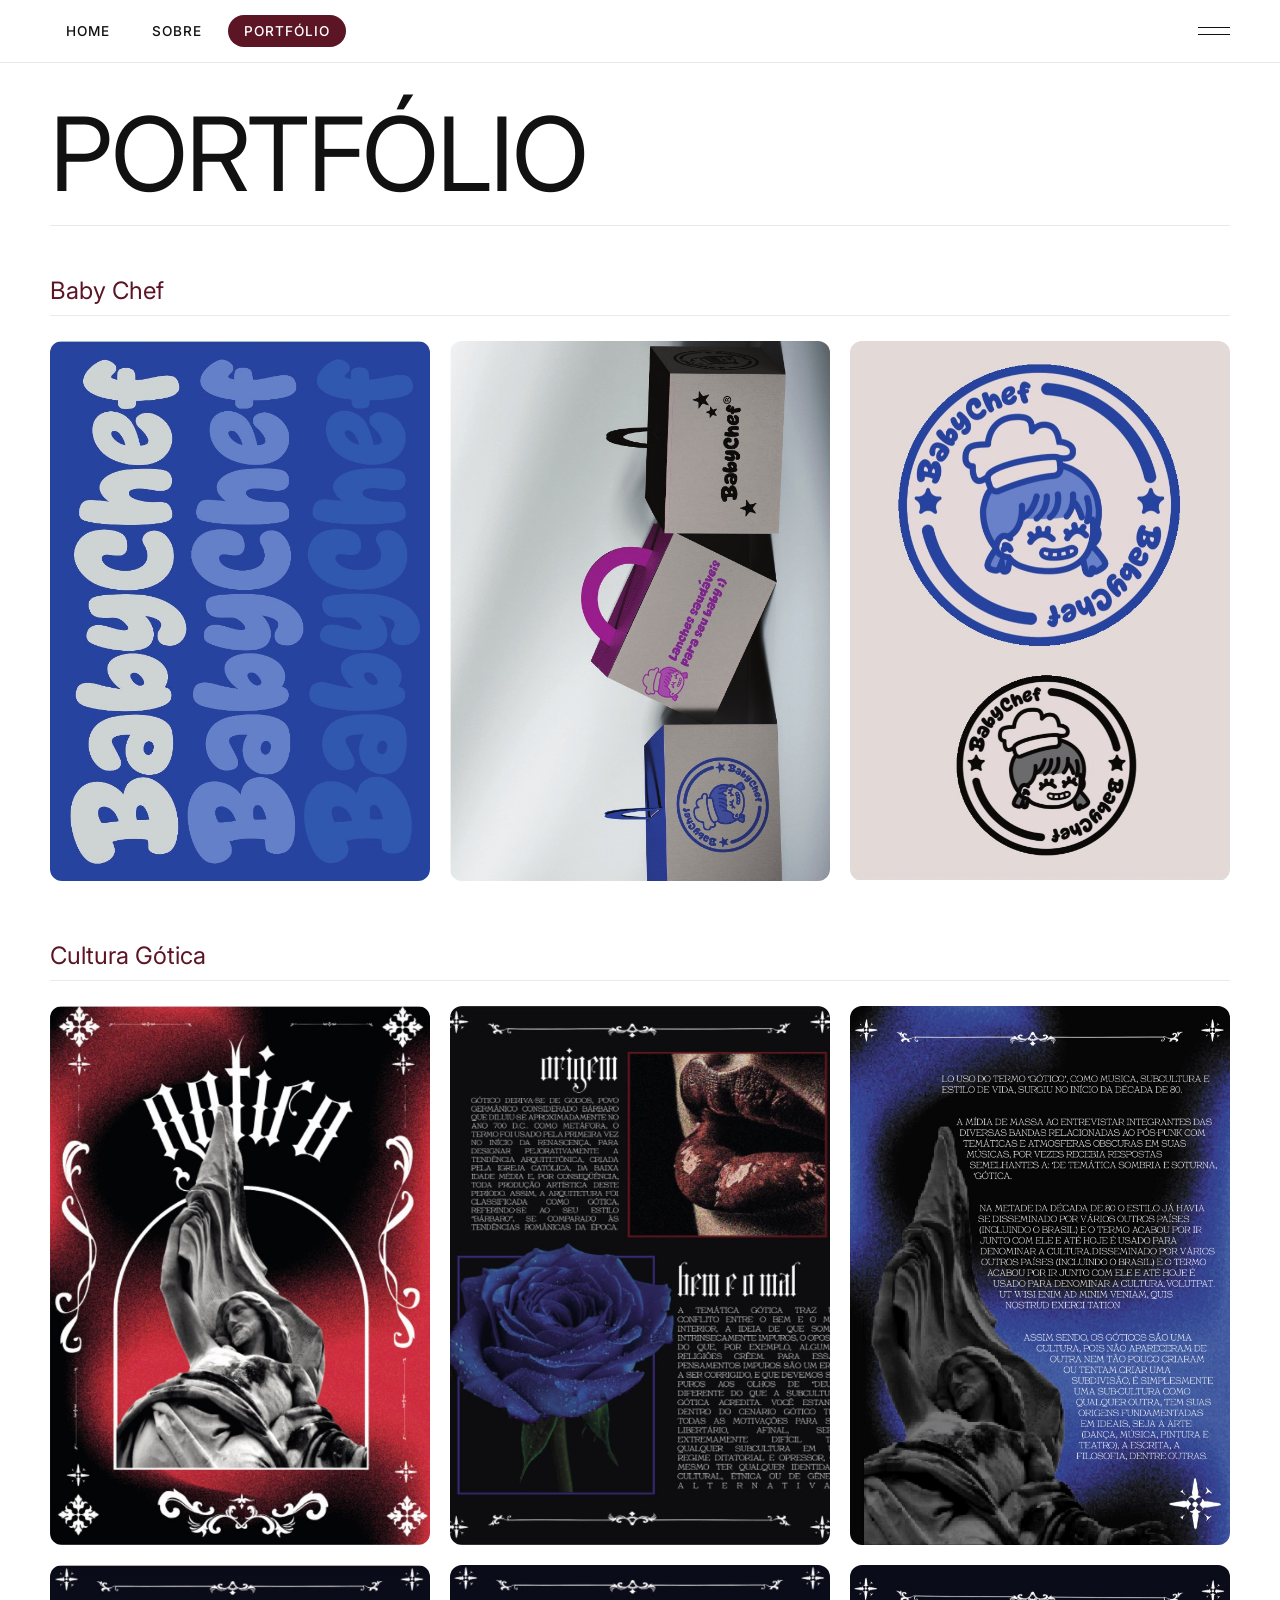
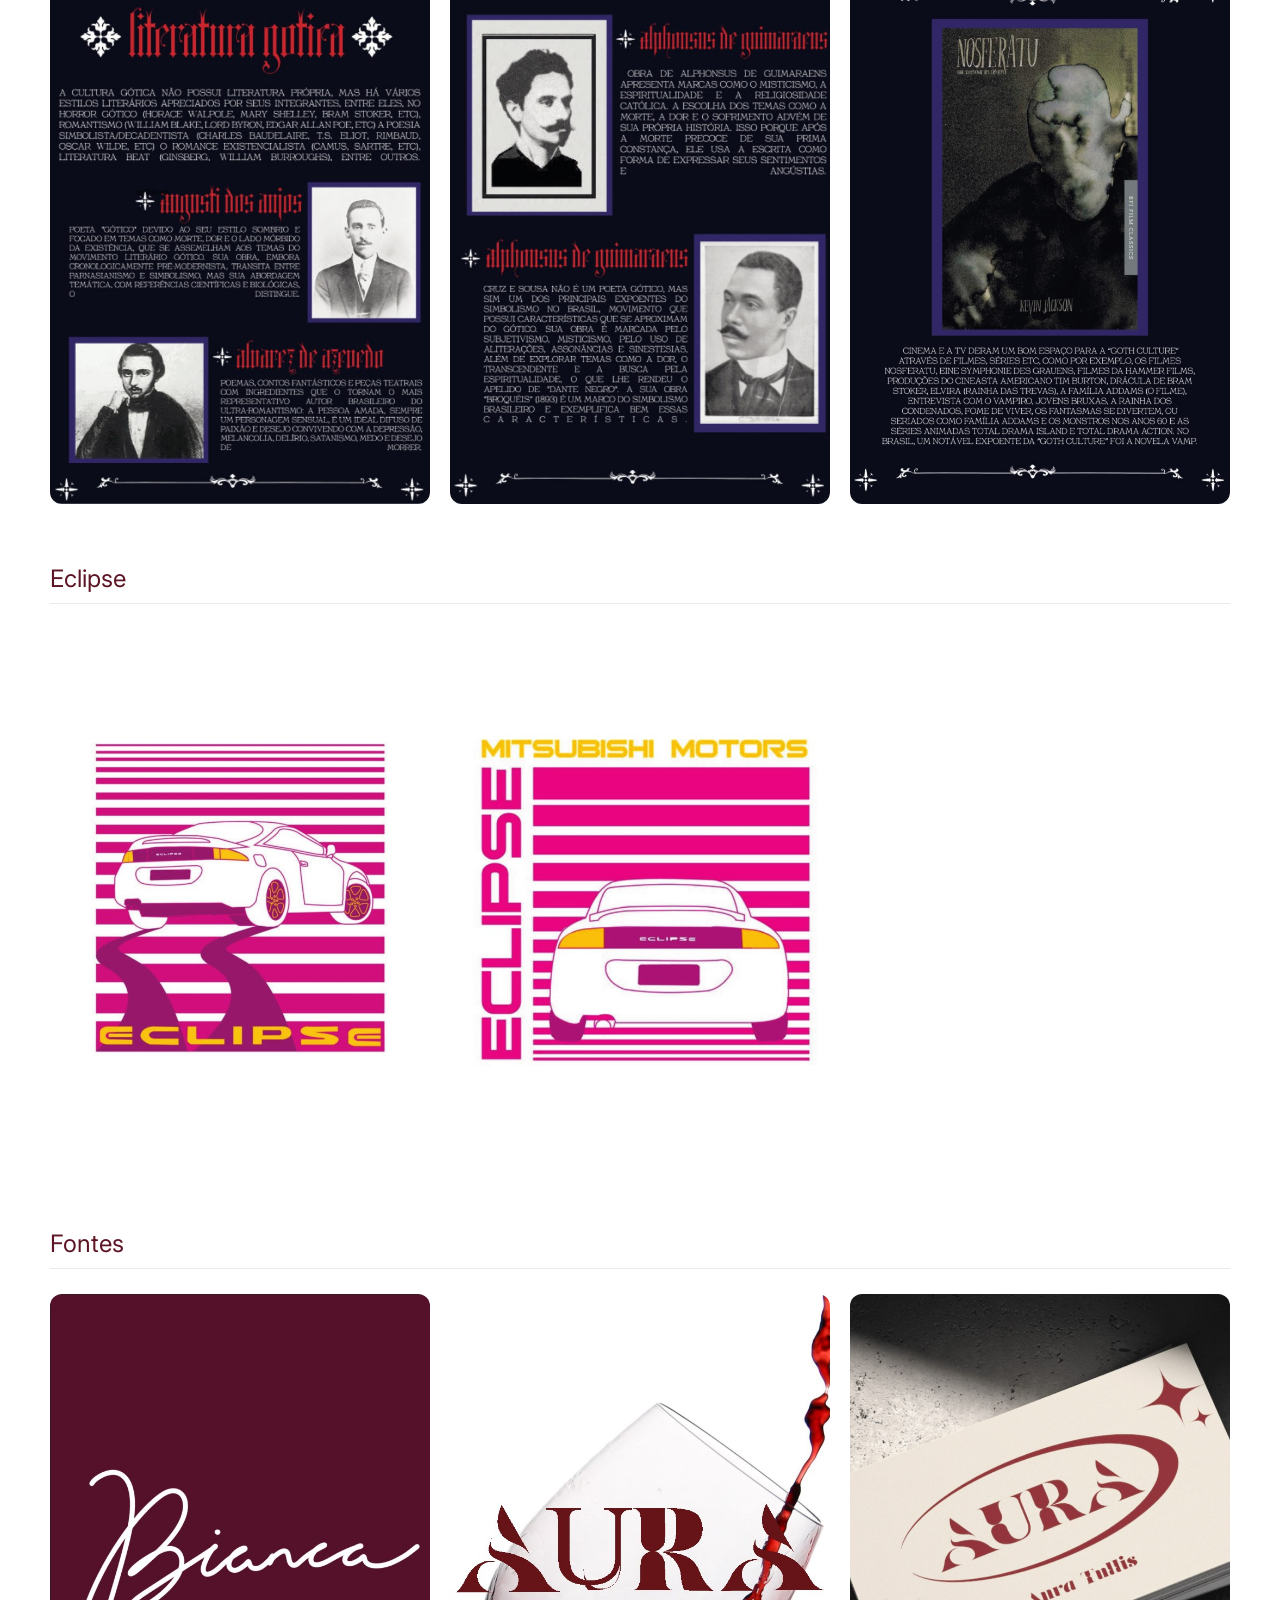
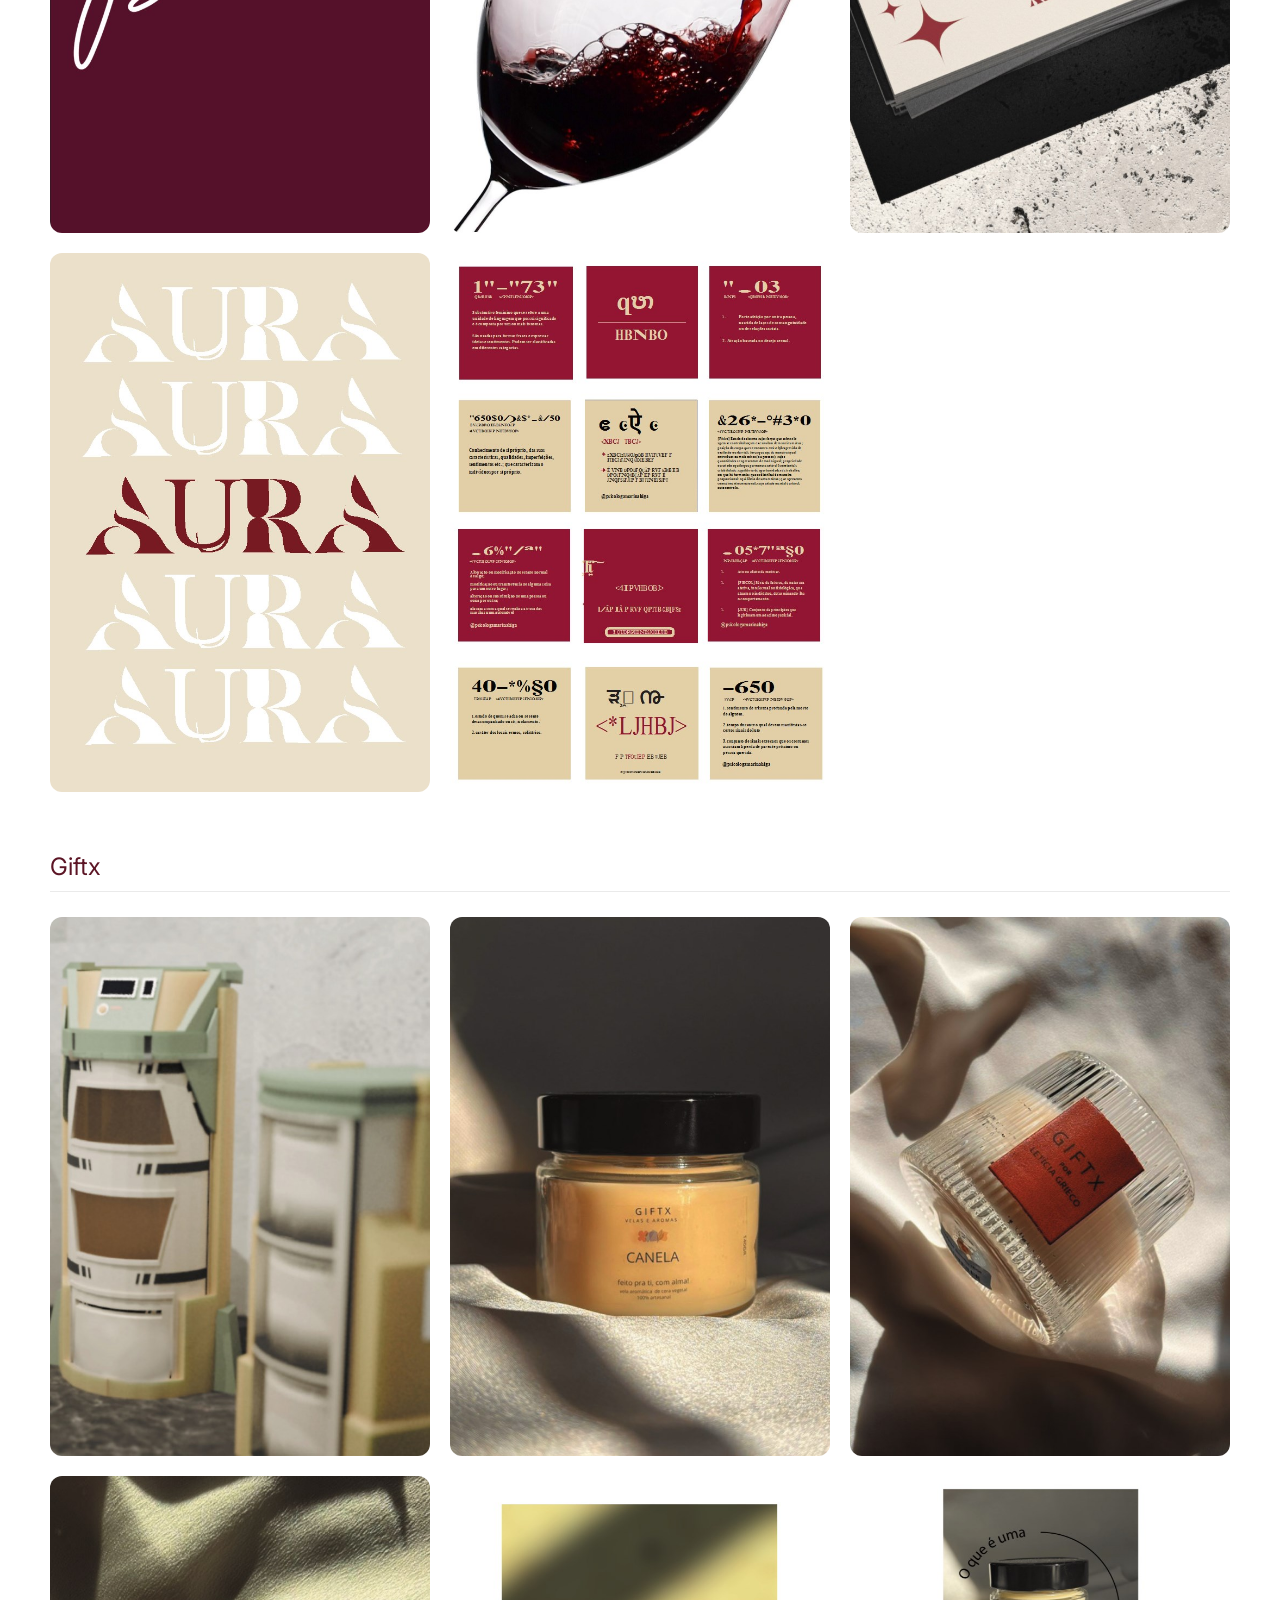
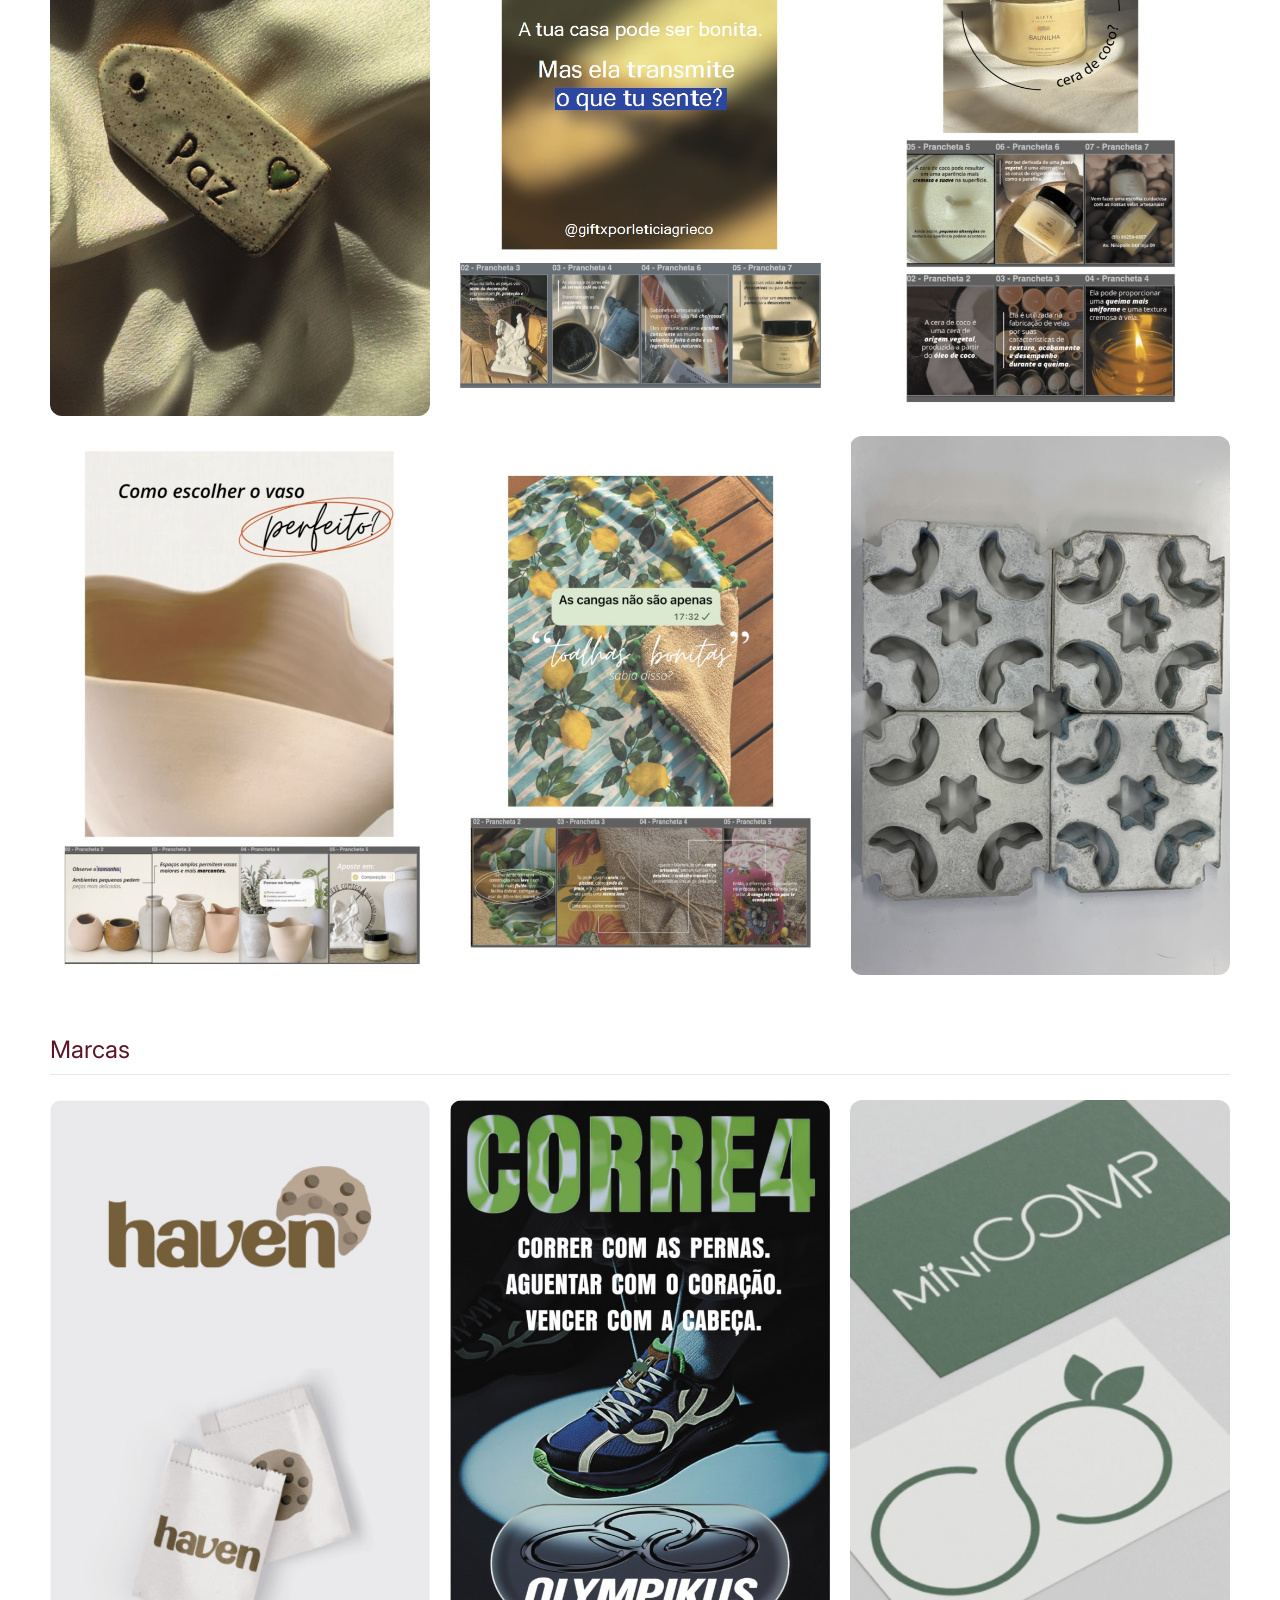
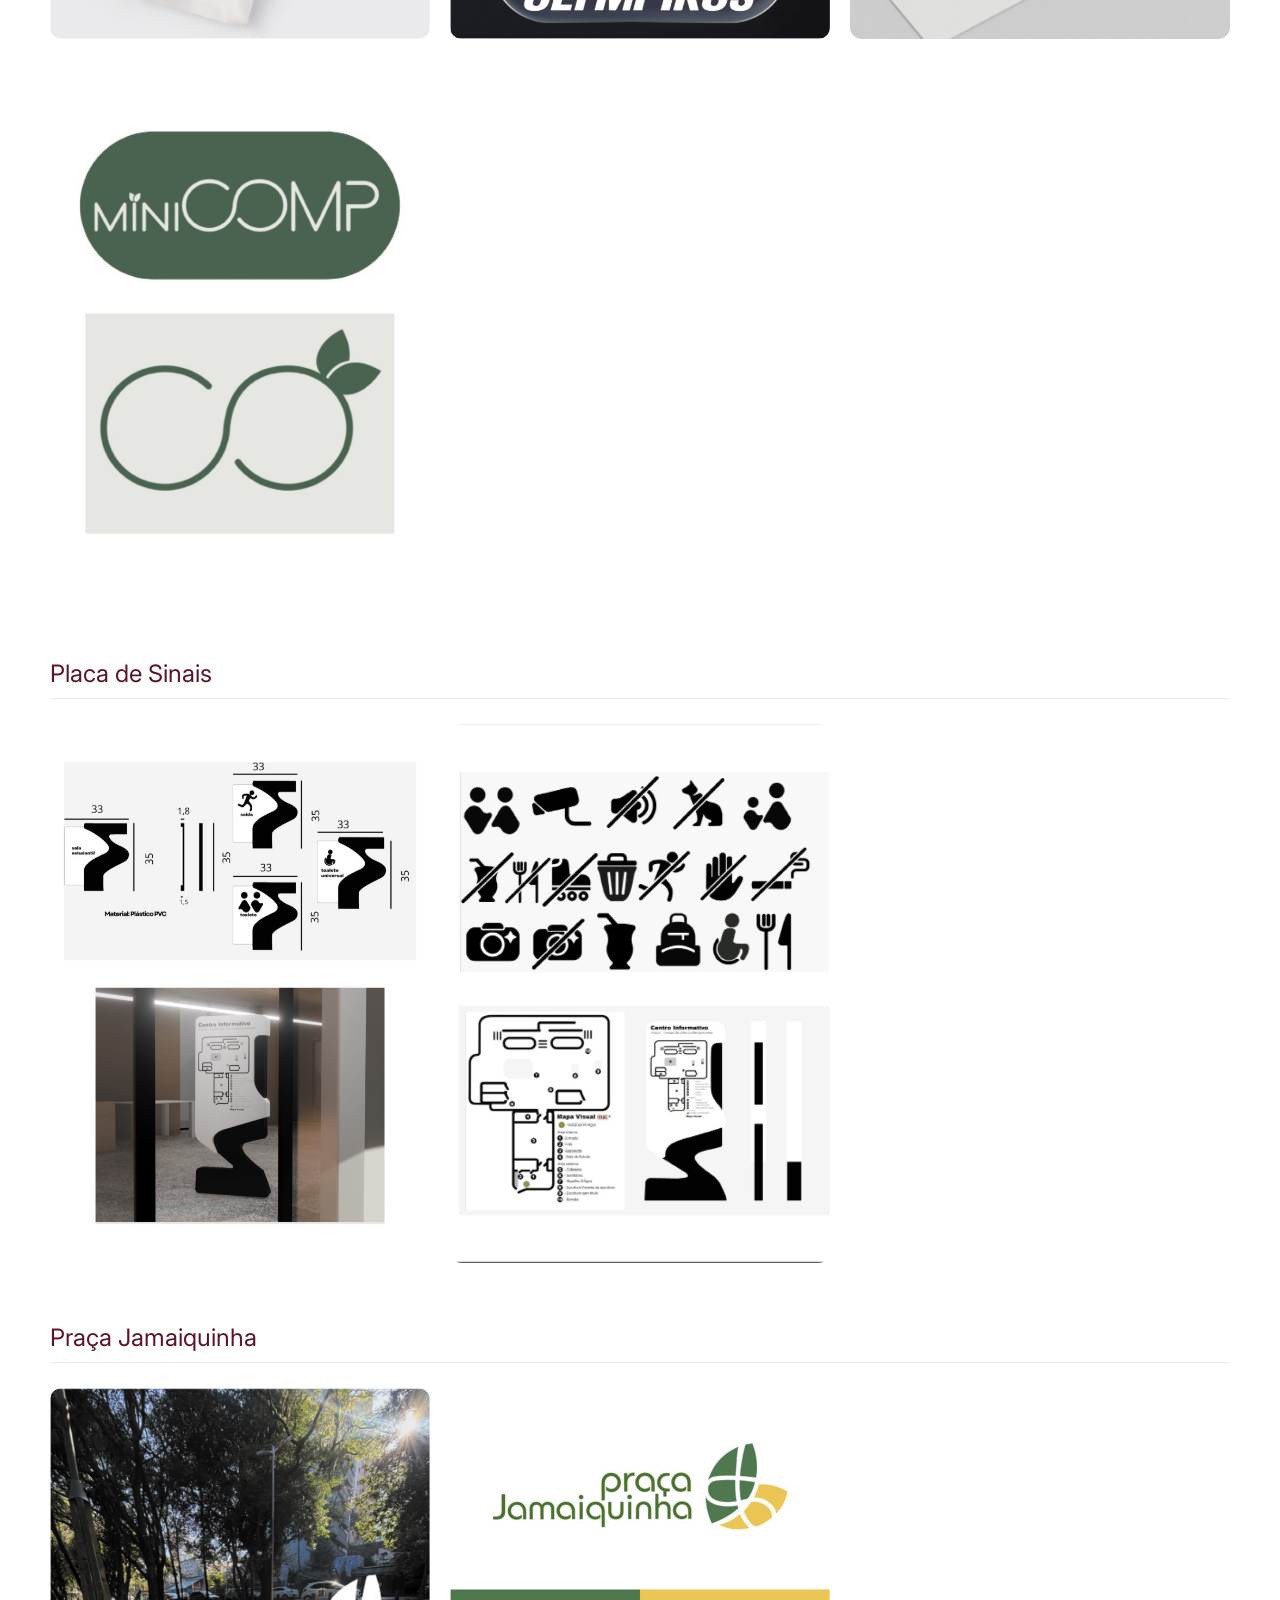
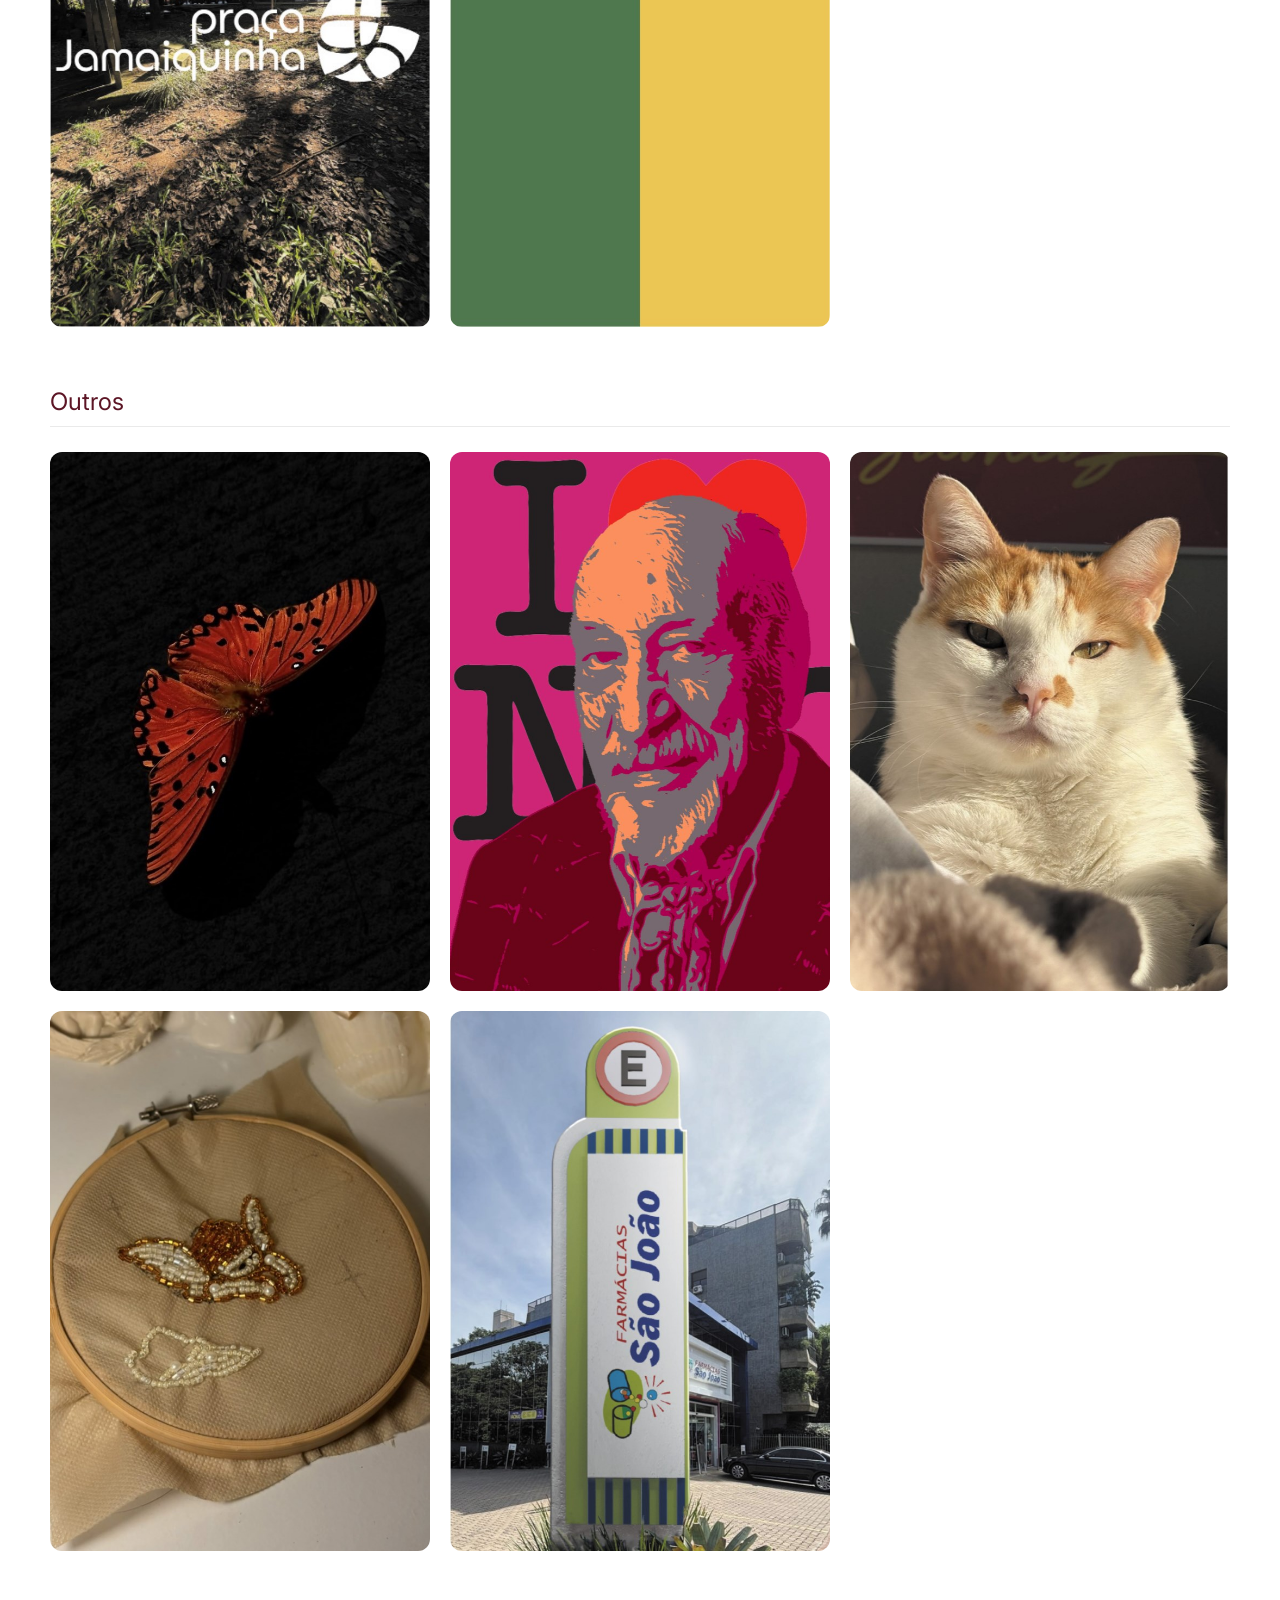
==== portfolio.html @ 11f85271 "Add files via upload" ====
<!DOCTYPE html>
<html lang="pt-BR">
<head>
    <meta charset="UTF-8">
    <meta name="viewport" content="width=device-width, initial-scale=1.0">
    <title>Portfólio - Bianca Sato</title>
    <link rel="preconnect" href="https://fonts.googleapis.com">
    <link rel="preconnect" href="https://fonts.gstatic.com" crossorigin>
    <link href="https://fonts.googleapis.com/css2?family=Alex+Brush&family=Inter:wght@400;500&family=Playfair+Display:ital,wght@0,400;1,400&display=swap" rel="stylesheet">
    <link rel="stylesheet" href="style.css">
</head>
<body>

    <header>
        <nav>
            <a href="index.html">HOME</a>
            <a href="sobre.html">SOBRE</a>
            <a href="portfolio.html" class="ativo">PORTFÓLIO</a>
        </nav>
        <button class="menu-btn" aria-label="Menu">
            <span></span>
            <span></span>
        </button>
    </header>

    <div class="site-wrapper">
        <section class="hero-title border-bottom">
            <h1>PORTFÓLIO</h1>
        </section>

        <section class="categoria-projeto">
            <h2 class="titulo-categoria">Baby Chef</h2>
            <div class="portfolio-grid">
                <div class="projeto-card"><img class="abrir-lightbox" src="Fotos portfolio/baby chefe/Portfolio bs out 26-7.jpg" alt="Baby Chef"></div>
                <div class="projeto-card"><img class="abrir-lightbox" src="Fotos portfolio/baby chefe/Portfolio bs out 26-8.jpg" alt="Baby Chef"></div>
                <div class="projeto-card"><img class="abrir-lightbox" src="Fotos portfolio/baby chefe/Portfolio bs out 26-9.jpg" alt="Baby Chef"></div>
            </div>
        </section>

        <section class="categoria-projeto">
            <h2 class="titulo-categoria">Cultura Gótica</h2>
            <div class="portfolio-grid">
                <div class="projeto-card"><img class="abrir-lightbox" src="Fotos portfolio/cultura gotica/Portfolio bs out 26-14.jpg" alt="Cultura Gótica"></div>
                <div class="projeto-card"><img class="abrir-lightbox" src="Fotos portfolio/cultura gotica/Portfolio bs out 26-15.jpg" alt="Cultura Gótica"></div>
                <div class="projeto-card"><img class="abrir-lightbox" src="Fotos portfolio/cultura gotica/Portfolio bs out 26-16.jpg" alt="Cultura Gótica"></div>
                <div class="projeto-card"><img class="abrir-lightbox" src="Fotos portfolio/cultura gotica/Portfolio bs out 26-17.jpg" alt="Cultura Gótica"></div>
                <div class="projeto-card"><img class="abrir-lightbox" src="Fotos portfolio/cultura gotica/Portfolio bs out 26-18.jpg" alt="Cultura Gótica"></div>
                <div class="projeto-card"><img class="abrir-lightbox" src="Fotos portfolio/cultura gotica/Portfolio bs out 26-19.jpg" alt="Cultura Gótica"></div>
            </div>
        </section>

        <section class="categoria-projeto">
            <h2 class="titulo-categoria">Eclipse</h2>
            <div class="portfolio-grid">
                <div class="projeto-card"><img class="abrir-lightbox" src="Fotos portfolio/eclipse/Portfolio bs out 26-10.jpg" alt="Eclipse"></div>
                <div class="projeto-card"><img class="abrir-lightbox" src="Fotos portfolio/eclipse/Portfolio bs out 26-11.jpg" alt="Eclipse"></div>
            </div>
        </section>

        <section class="categoria-projeto">
            <h2 class="titulo-categoria">Fontes</h2>
            <div class="portfolio-grid">
                <div class="projeto-card"><img class="abrir-lightbox" src="Fotos portfolio/fontes/Portfolio bs out 26-1.jpg" alt="Fontes"></div>
                <div class="projeto-card"><img class="abrir-lightbox" src="Fotos portfolio/fontes/Portfolio bs out 26-2.jpg" alt="Fontes"></div>
                <div class="projeto-card"><img class="abrir-lightbox" src="Fotos portfolio/fontes/Portfolio bs out 26-3.jpg" alt="Fontes"></div>
                <div class="projeto-card"><img class="abrir-lightbox" src="Fotos portfolio/fontes/Portfolio bs out 26-4.jpg" alt="Fontes"></div>
                <div class="projeto-card"><img class="abrir-lightbox" src="Fotos portfolio/fontes/Portfolio bs out 26-12.jpg" alt="Fontes"></div>
            </div>
        </section>

        <section class="categoria-projeto">
            <h2 class="titulo-categoria">Giftx</h2>
            <div class="portfolio-grid">
                <div class="projeto-card"><img class="abrir-lightbox" src="Fotos portfolio/giftx/Portfolio bs out 26-23.jpg" alt="Giftx"></div>
                <div class="projeto-card"><img class="abrir-lightbox" src="Fotos portfolio/giftx/Portfolio bs out 26-28.jpg" alt="Giftx"></div>
                <div class="projeto-card"><img class="abrir-lightbox" src="Fotos portfolio/giftx/Portfolio bs out 26-29.jpg" alt="Giftx"></div>
                <div class="projeto-card"><img class="abrir-lightbox" src="Fotos portfolio/giftx/Portfolio bs out 26-30.jpg" alt="Giftx"></div>
                <div class="projeto-card"><img class="abrir-lightbox" src="Fotos portfolio/giftx/Portfolio bs out 26-32.jpg" alt="Giftx"></div>
                <div class="projeto-card"><img class="abrir-lightbox" src="Fotos portfolio/giftx/Portfolio bs out 26-33.jpg" alt="Giftx"></div>
                <div class="projeto-card"><img class="abrir-lightbox" src="Fotos portfolio/giftx/Portfolio bs out 26-34.jpg" alt="Giftx"></div>
                <div class="projeto-card"><img class="abrir-lightbox" src="Fotos portfolio/giftx/Portfolio bs out 26-35.jpg" alt="Giftx"></div>
                <div class="projeto-card"><img class="abrir-lightbox" src="Fotos portfolio/giftx/Portfolio bs out 26-36.jpg" alt="Giftx"></div>
            </div>
        </section>

        <section class="categoria-projeto">
            <h2 class="titulo-categoria">Marcas</h2>
            <div class="portfolio-grid">
                <div class="projeto-card"><img class="abrir-lightbox" src="Fotos portfolio/Marcas/Portfolio bs out 26-20.jpg" alt="Marcas"></div>
                <div class="projeto-card"><img class="abrir-lightbox" src="Fotos portfolio/Marcas/Portfolio bs out 26-21.jpg" alt="Marcas"></div>
                <div class="projeto-card"><img class="abrir-lightbox" src="Fotos portfolio/Marcas/Portfolio bs out 26-22.jpg" alt="Marcas"></div>
                <div class="projeto-card"><img class="abrir-lightbox" src="Fotos portfolio/Marcas/Portfolio bs out 26-24.jpg" alt="Marcas"></div>
            </div>
        </section>

        <section class="categoria-projeto">
            <h2 class="titulo-categoria">Placa de Sinais</h2>
            <div class="portfolio-grid">
                <div class="projeto-card"><img class="abrir-lightbox" src="Fotos portfolio/placa de sinais/Portfolio bs out 26-25.jpg" alt="Placa de Sinais"></div>
                <div class="projeto-card"><img class="abrir-lightbox" src="Fotos portfolio/placa de sinais/Portfolio bs out 26-26.jpg" alt="Placa de Sinais"></div>
            </div>
        </section>

        <section class="categoria-projeto">
            <h2 class="titulo-categoria">Praça Jamaiquinha</h2>
            <div class="portfolio-grid">
                <div class="projeto-card"><img class="abrir-lightbox" src="Fotos portfolio/praça jamaiquinha/Portfolio bs out 26-5.jpg" alt="Praça Jamaiquinha"></div>
                <div class="projeto-card"><img class="abrir-lightbox" src="Fotos portfolio/praça jamaiquinha/Portfolio bs out 26-6.jpg" alt="Praça Jamaiquinha"></div>
            </div>
        </section>

        <section class="categoria-projeto">
            <h2 class="titulo-categoria">Outros</h2>
            <div class="portfolio-grid">
                <div class="projeto-card"><img class="abrir-lightbox" src="Fotos portfolio/outros/Portfolio bs out 26-13.jpg" alt="Outros"></div>
                <div class="projeto-card"><img class="abrir-lightbox" src="Fotos portfolio/outros/Portfolio bs out 26-27.jpg" alt="Outros"></div>
                <div class="projeto-card"><img class="abrir-lightbox" src="Fotos portfolio/outros/Portfolio bs out 26-31.jpg" alt="Outros"></div>
                <div class="projeto-card"><img class="abrir-lightbox" src="Fotos portfolio/outros/Portfolio bs out 26-37.jpg" alt="Outros"></div>
                <div class="projeto-card"><img class="abrir-lightbox" src="Fotos portfolio/outros/Portfolio bs out 26-38.jpg" alt="Outros"></div>
            </div>
        </section>
    </div>

    <div id="lightbox" class="lightbox">
        <span class="fechar-lightbox">&times;</span>
        <img class="lightbox-img" id="img-lightbox" src="" alt="Imagem expandida">
    </div>

    <script src="script.js"></script>
</body>
</html>
---- style.css ----
/* Variáveis de Cores (Tudo na família do Vinho) */
:root {
    --cor-vinho-fonte: #5c1525;
    --cor-vinho-fundo: #7a1f33;
    --cor-vinho-hover: #8d2f45;
    --cor-texto-principal: #111;
    --cor-texto-secundario: #666;
    --cor-borda: #eaeaea;
    
    --texto-claro: #fdfafb;
    --texto-detalhe: #e8c3cb;
}

/* Reset básico */
* { margin: 0; padding: 0; box-sizing: border-box; }

body {
    background-color: #ffffff;
    font-family: 'Inter', sans-serif;
    color: var(--cor-texto-principal);
}

/* =========================================
   MENU FIXO
   ========================================= */
header {
    position: sticky; top: 0; z-index: 1000;
    display: flex; justify-content: space-between; align-items: center;
    padding: 15px 50px;
    background-color: rgba(255, 255, 255, 0.95);
    backdrop-filter: blur(10px);
    border-bottom: 1px solid var(--cor-borda);
}

nav { display: flex; gap: 10px; }

nav a {
    text-decoration: none; color: var(--cor-texto-principal); font-size: 0.85rem;
    letter-spacing: 1px; font-weight: 500; text-transform: uppercase;
    padding: 8px 16px; border-radius: 20px; transition: all 0.3s ease;
}

nav a:hover { background-color: #f5ebeb; color: var(--cor-vinho-fonte); }
nav a.ativo { background-color: var(--cor-vinho-fonte); color: #ffffff; }

.menu-btn { background: none; border: none; cursor: pointer; display: flex; flex-direction: column; gap: 6px; }
.menu-btn span { display: block; width: 32px; height: 1px; background-color: var(--cor-texto-principal); }

/* =========================================
   ESTRUTURA GERAL
   ========================================= */
.site-wrapper {
    width: 100%; max-width: 1600px; margin: 0 auto;
    padding: 40px 50px;
    display: flex; flex-direction: column;
}

/* =========================================
   NOVA PÁGINA INICIAL (HOME)
   ========================================= */
.hero-section {
    display: grid;
    grid-template-columns: 1fr 1fr;
    gap: 40px;
    align-items: center;
    margin-bottom: 60px;
    min-height: 70vh;
}

.hero-texto h1.nome-cursivo {
    font-family: 'Alex Brush', cursive;
    color: var(--cor-vinho-fonte);
    font-size: clamp(5rem, 12vw, 9rem);
    line-height: 1;
    margin-bottom: 20px;
}

.hero-texto .subtitulo {
    font-size: 1rem; font-weight: 500; letter-spacing: 3px; text-transform: uppercase;
    margin-bottom: 15px; color: var(--cor-texto-principal);
}

.hero-texto p {
    font-size: 1.1rem; color: var(--cor-texto-secundario); margin-bottom: 30px;
}

.botao-outline {
    display: inline-flex; align-items: center;
    padding: 12px 24px; border: 1px solid var(--cor-vinho-fonte); border-radius: 30px;
    text-decoration: none; color: var(--cor-vinho-fonte);
    font-size: 0.85rem; font-weight: 500; letter-spacing: 1px; text-transform: uppercase;
    transition: all 0.3s ease;
}

.botao-outline:hover { background-color: var(--cor-vinho-fonte); color: #fff; }

/* Collage de Imagens */
.hero-collage {
    position: relative;
    height: 550px;
    background-color: var(--cor-vinho-fundo);
    border-radius: 24px;
    box-shadow: 0 15px 40px rgba(92, 21, 37, 0.2);
}

.collage-texto {
    position: absolute; top: 30px; left: 30px;
    font-family: 'Alex Brush', cursive; color: var(--texto-detalhe);
    font-size: 2.2rem; line-height: 1; transform: rotate(-10deg); z-index: 2;
}

.collage-foto-principal {
    position: absolute; top: 50%; left: 35%;
    transform: translate(-50%, -50%);
    width: 250px; height: 350px;
    border-radius: 16px; overflow: hidden;
    box-shadow: 0 10px 30px rgba(0,0,0,0.3); z-index: 3;
    border: 2px solid rgba(255,255,255,0.1);
}
.collage-foto-principal img { width: 100%; height: 100%; object-fit: cover; }

.collage-foto-gato {
    position: absolute; top: 40px; right: 30px;
    width: 130px; height: 160px;
    border-radius: 12px; overflow: hidden;
    box-shadow: 0 5px 15px rgba(0,0,0,0.3); z-index: 2;
    transform: rotate(5deg);
    border: 2px solid rgba(255,255,255,0.1);
}
.collage-foto-gato img { width: 100%; height: 100%; object-fit: cover; }

.collage-foto-borboleta {
    position: absolute; bottom: 40px; right: 30px;
    width: 200px; height: 260px;
    border-radius: 16px; overflow: hidden;
    box-shadow: 0 10px 30px rgba(0,0,0,0.4); z-index: 4;
    border: 2px solid rgba(255,255,255,0.1);
}
.collage-foto-borboleta img { width: 100%; height: 100%; object-fit: cover; }

.collage-selo {
    position: absolute; bottom: 20px; left: 20px;
    width: 70px; height: 70px; border-radius: 50%;
    border: 1px dashed var(--texto-detalhe);
    display: flex; align-items: center; justify-content: center;
    background-color: var(--cor-vinho-fundo); z-index: 5;
}
.collage-selo .estrela { font-size: 1.8rem; color: var(--texto-detalhe); }

/* --- SEÇÃO PROJETOS EM DESTAQUE --- */
.projetos-destaque {
    background-color: var(--cor-vinho-fundo);
    border-radius: 24px;
    padding: 40px;
}

.destaque-header {
    display: flex; justify-content: space-between; align-items: center; margin-bottom: 30px;
}

.destaque-header h2 {
    font-size: 1rem; font-weight: 500; letter-spacing: 2px; color: var(--texto-claro);
}

.setas-nav { display: flex; gap: 10px; }
.seta-btn {
    width: 40px; height: 40px; border-radius: 50%;
    border: 1px solid var(--cor-vinho-hover); background: transparent;
    cursor: pointer; color: var(--texto-claro); font-size: 1.2rem;
    transition: all 0.3s;
}
.seta-btn:hover { background: var(--cor-vinho-hover); border-color: var(--cor-vinho-hover); }

.destaque-grid {
    display: grid; grid-template-columns: repeat(3, 1fr); gap: 20px;
}

.card-destaque {
    text-decoration: none; color: inherit; display: flex; flex-direction: column;
    transition: transform 0.3s ease;
}
.card-destaque:hover { transform: translateY(-5px); }

.card-img {
    width: 100%; aspect-ratio: 4/3; border-radius: 12px; overflow: hidden;
    margin-bottom: 15px; background-color: var(--cor-vinho-hover);
}
.card-img img { width: 100%; height: 100%; object-fit: cover; }

.card-info {
    display: flex; justify-content: space-between; align-items: flex-end;
}
.card-info h3 { 
    font-family: 'Inter', sans-serif; 
    font-size: 1.1rem; 
    font-weight: 400; /* Mais fino aqui também */
    margin-bottom: 5px; 
    color: var(--texto-claro); 
}
.card-info span { font-size: 0.75rem; letter-spacing: 1px; color: var(--texto-detalhe); text-transform: uppercase;}
.card-seta { font-size: 1.2rem; color: var(--texto-claro); }

/* =========================================
   TÍTULOS GIGANTES (SOBRE E PORTFÓLIO)
   ========================================= */
.hero-title { margin-bottom: 40px; }

.hero-title h1 { 
    font-family: 'Inter', sans-serif; 
    font-weight: 400; /* Removido o negrito (era 600) */
    font-size: clamp(3rem, 8vw, 7rem); /* Diminuído um pouco o tamanho */
    letter-spacing: -2px; 
    line-height: 1; 
    color: var(--cor-texto-principal); 
    white-space: nowrap; 
    user-select: none; 
    cursor: default; 
}

.hero-title.border-bottom { 
    border-bottom: 1px solid var(--cor-borda); 
    padding-bottom: 20px; 
    margin-bottom: 50px; 
}

/* =========================================
   ESTILOS DA PÁGINA SOBRE
   ========================================= */
.curriculo-grid { display: grid; grid-template-columns: 1fr 2.5fr; gap: 50px; flex: 1; margin-top: 20px;}
.coluna-esquerda { display: flex; flex-direction: column; gap: 30px; }
.foto-perfil { width: 100%; aspect-ratio: 3/4; border-radius: 16px; overflow: hidden; background-color: #f5ebeb; }
.foto-perfil img { width: 100%; height: 100%; object-fit: cover; object-position: center top; }
.bloco-info h3, .bloco-texto h3 { font-size: 0.9rem; text-transform: uppercase; letter-spacing: 1px; color: var(--cor-vinho-fonte); margin-bottom: 15px; border-bottom: 1px solid var(--cor-borda); padding-bottom: 5px; }
.bloco-info ul { list-style: none; display: flex; flex-direction: column; gap: 10px; font-size: 0.95rem; }
.bloco-info ul a { color: var(--cor-texto-principal); text-decoration: none; transition: color 0.2s; }
.bloco-info ul a:hover { color: var(--cor-vinho-fonte); }
.tags { flex-direction: row !important; flex-wrap: wrap; gap: 8px !important; }
.tags li { background-color: #f5ebeb; color: var(--cor-vinho-fonte); padding: 6px 12px; border-radius: 20px; font-size: 0.85rem; font-weight: 500;}
.coluna-direita { display: flex; flex-direction: column; gap: 40px; }
.bloco-texto p { font-size: 1.1rem; line-height: 1.6; color: var(--cor-texto-secundario); margin-bottom: 15px; text-align: justify; }
.item-experiencia, .item-educacao { margin-bottom: 20px; }
.item-experiencia h4, .item-educacao h4 { font-size: 1.1rem; font-weight: 500; margin-bottom: 5px; color: var(--cor-texto-principal); }
.periodo { font-size: 0.9rem; color: var(--cor-vinho-fonte); font-weight: 500; display: block; margin-bottom: 10px; }
.lista-certificados { list-style: none; display: grid; grid-template-columns: 1fr 1fr; gap: 10px; }
.lista-certificados li { font-size: 0.95rem; color: var(--cor-texto-secundario); padding-left: 15px; position: relative; }
.lista-certificados li::before { content: "•"; color: var(--cor-vinho-fonte); position: absolute; left: 0; font-weight: bold; }

/* =========================================
   ESTILOS DO PORTFÓLIO
   ========================================= */
.categoria-projeto { margin-bottom: 60px; }

.titulo-categoria { 
    font-family: 'Inter', sans-serif; 
    font-size: 1.5rem; /* Diminuído */
    font-weight: 400; /* Removido o negrito (era 600) */
    color: var(--cor-vinho-fonte); 
    margin-bottom: 25px; 
    border-bottom: 1px solid var(--cor-borda); 
    padding-bottom: 10px; 
}

.portfolio-grid { display: grid; grid-template-columns: repeat(auto-fill, minmax(300px, 1fr)); gap: 20px; align-items: start; }
.projeto-card { border-radius: 12px; overflow: hidden; background-color: #f5ebeb; display: flex; cursor: zoom-in; }
.projeto-card img { width: 100%; height: auto; display: block; object-fit: cover; transition: transform 0.5s ease; }
.projeto-card:hover img { transform: scale(1.03); }

/* Lightbox */
.lightbox { display: none; position: fixed; z-index: 9999; left: 0; top: 0; width: 100%; height: 100%; background-color: rgba(0, 0, 0, 0.9); justify-content: center; align-items: center; cursor: zoom-out; }
.lightbox.ativo { display: flex; }
.lightbox-img { max-width: 90%; max-height: 90%; object-fit: contain; border-radius: 8px; box-shadow: 0 0 20px rgba(255, 255, 255, 0.1); animation: zoomIn 0.3s ease; }
.fechar-lightbox { position: absolute; top: 20px; right: 40px; color: #fff; font-size: 40px; font-weight: 300; cursor: pointer; transition: color 0.3s; }
.fechar-lightbox:hover { color: var(--cor-vinho-fonte); }
@keyframes zoomIn { from { transform: scale(0.8); opacity: 0; } to { transform: scale(1); opacity: 1; } }

/* =========================================
   RESPONSIVIDADE
   ========================================= */
@media (max-width: 1024px) {
    .hero-section { grid-template-columns: 1fr; min-height: auto; }
    .hero-collage { height: 500px; max-width: 600px; margin: 0 auto; width: 100%; }
    .destaque-grid { grid-template-columns: repeat(2, 1fr); }
}

@media (max-width: 900px) {
    header { padding: 15px 20px; }
    nav a { padding: 8px 10px; font-size: 0.75rem; }
    .site-wrapper { padding: 20px; }
    .curriculo-grid { grid-template-columns: 1fr; }
    .foto-perfil { max-width: 300px; margin: 0 auto; }
    .lista-certificados { grid-template-columns: 1fr; }
    .portfolio-grid { grid-template-columns: repeat(auto-fill, minmax(200px, 1fr)); }
    
    .destaque-grid { grid-template-columns: 1fr; }
    .hero-collage { height: 500px; }
    
    .collage-foto-principal { width: 180px; height: 250px; left: 40%; }
    .collage-foto-gato { width: 100px; height: 130px; right: 20px; top: 30px; }
    .collage-foto-borboleta { width: 160px; height: 220px; right: 20px; bottom: 30px; }
    .collage-texto { font-size: 1.5rem; left: 10px; top: 10px; }
    
    .hero-title h1 { font-size: 3rem; white-space: nowrap; }
}
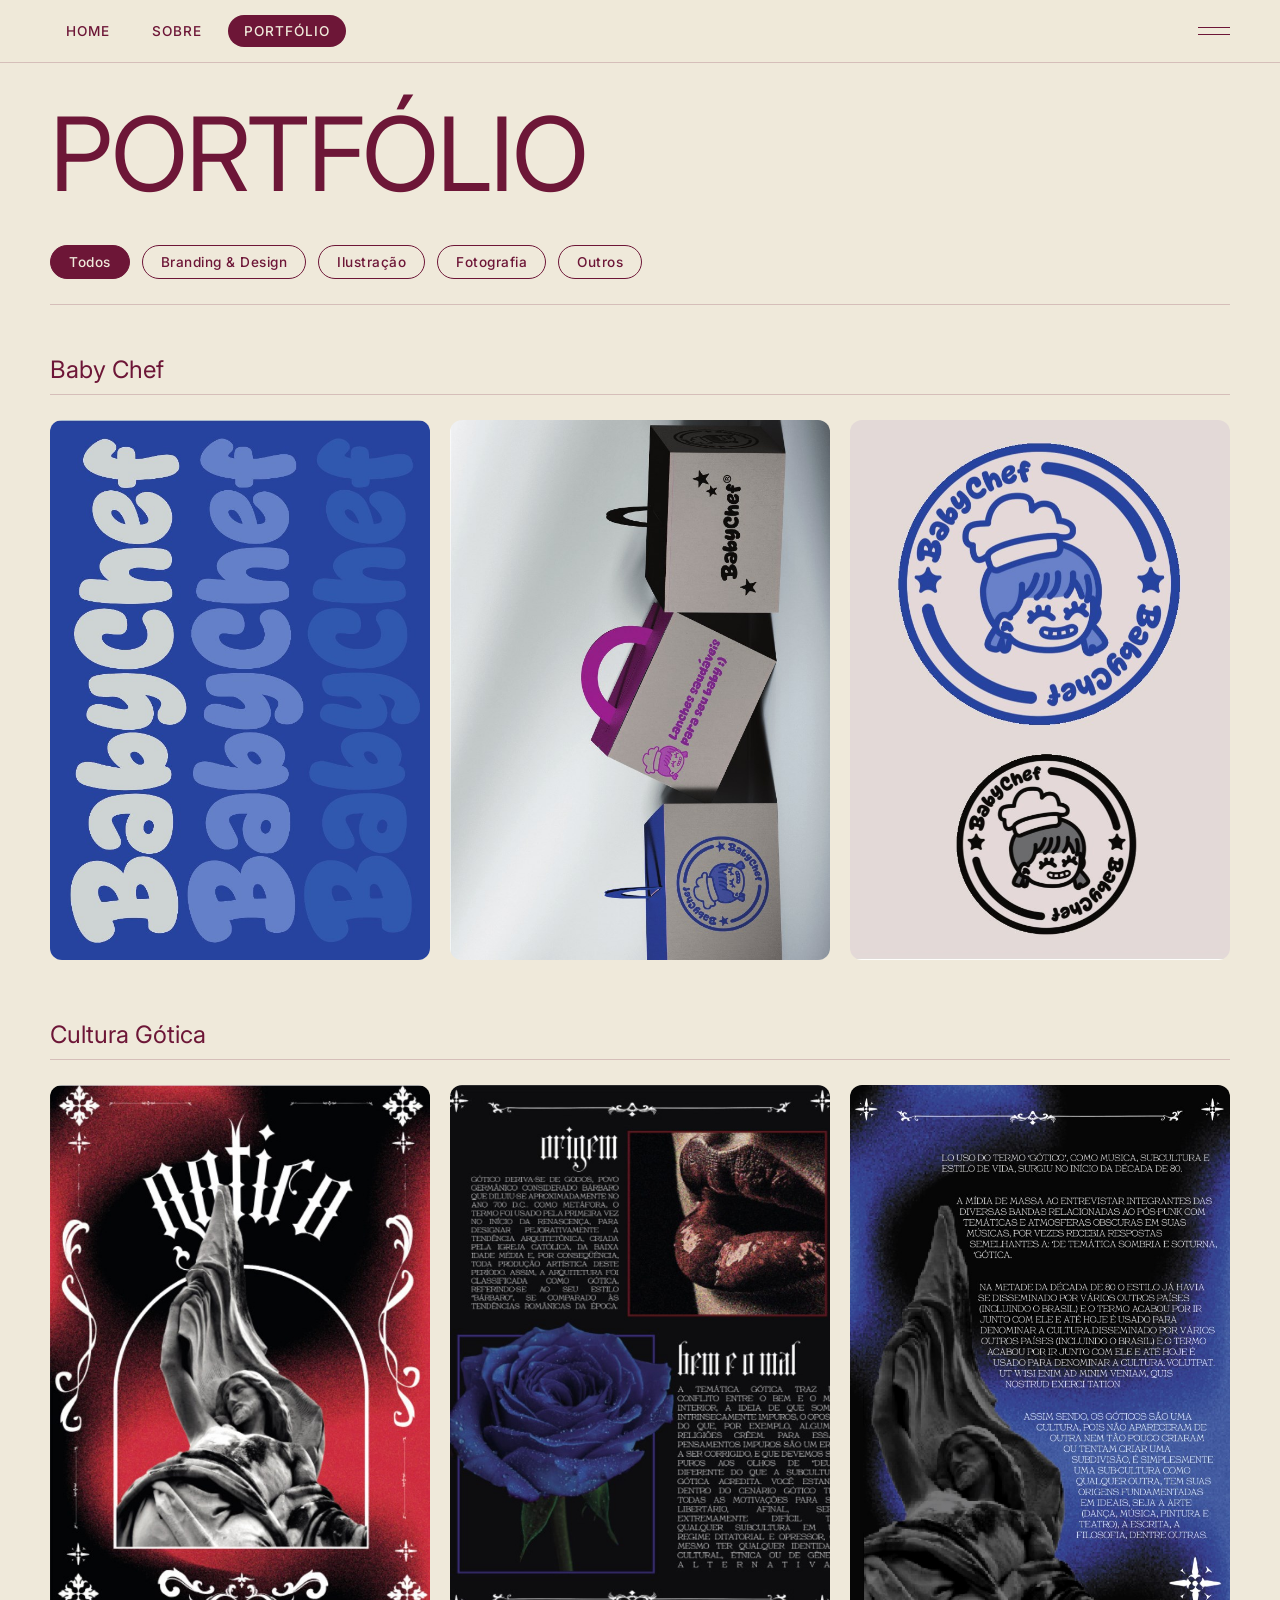
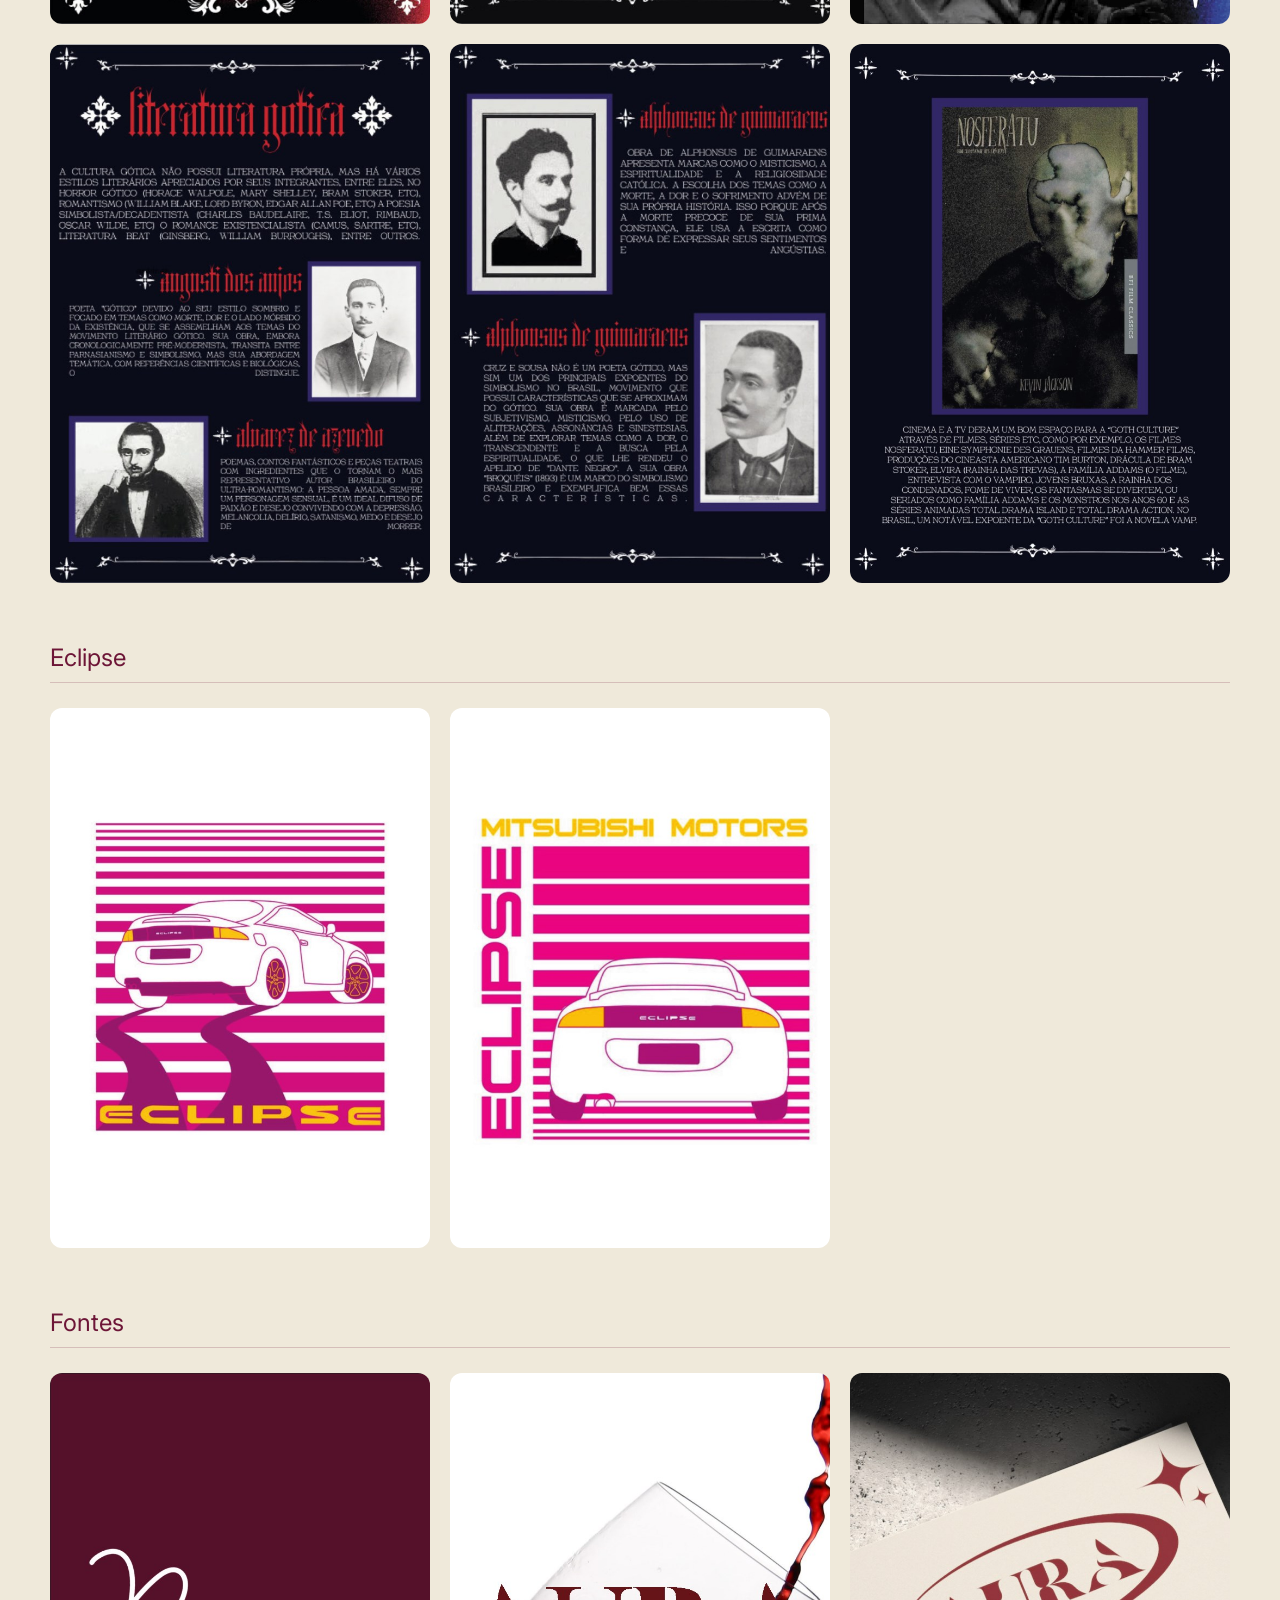
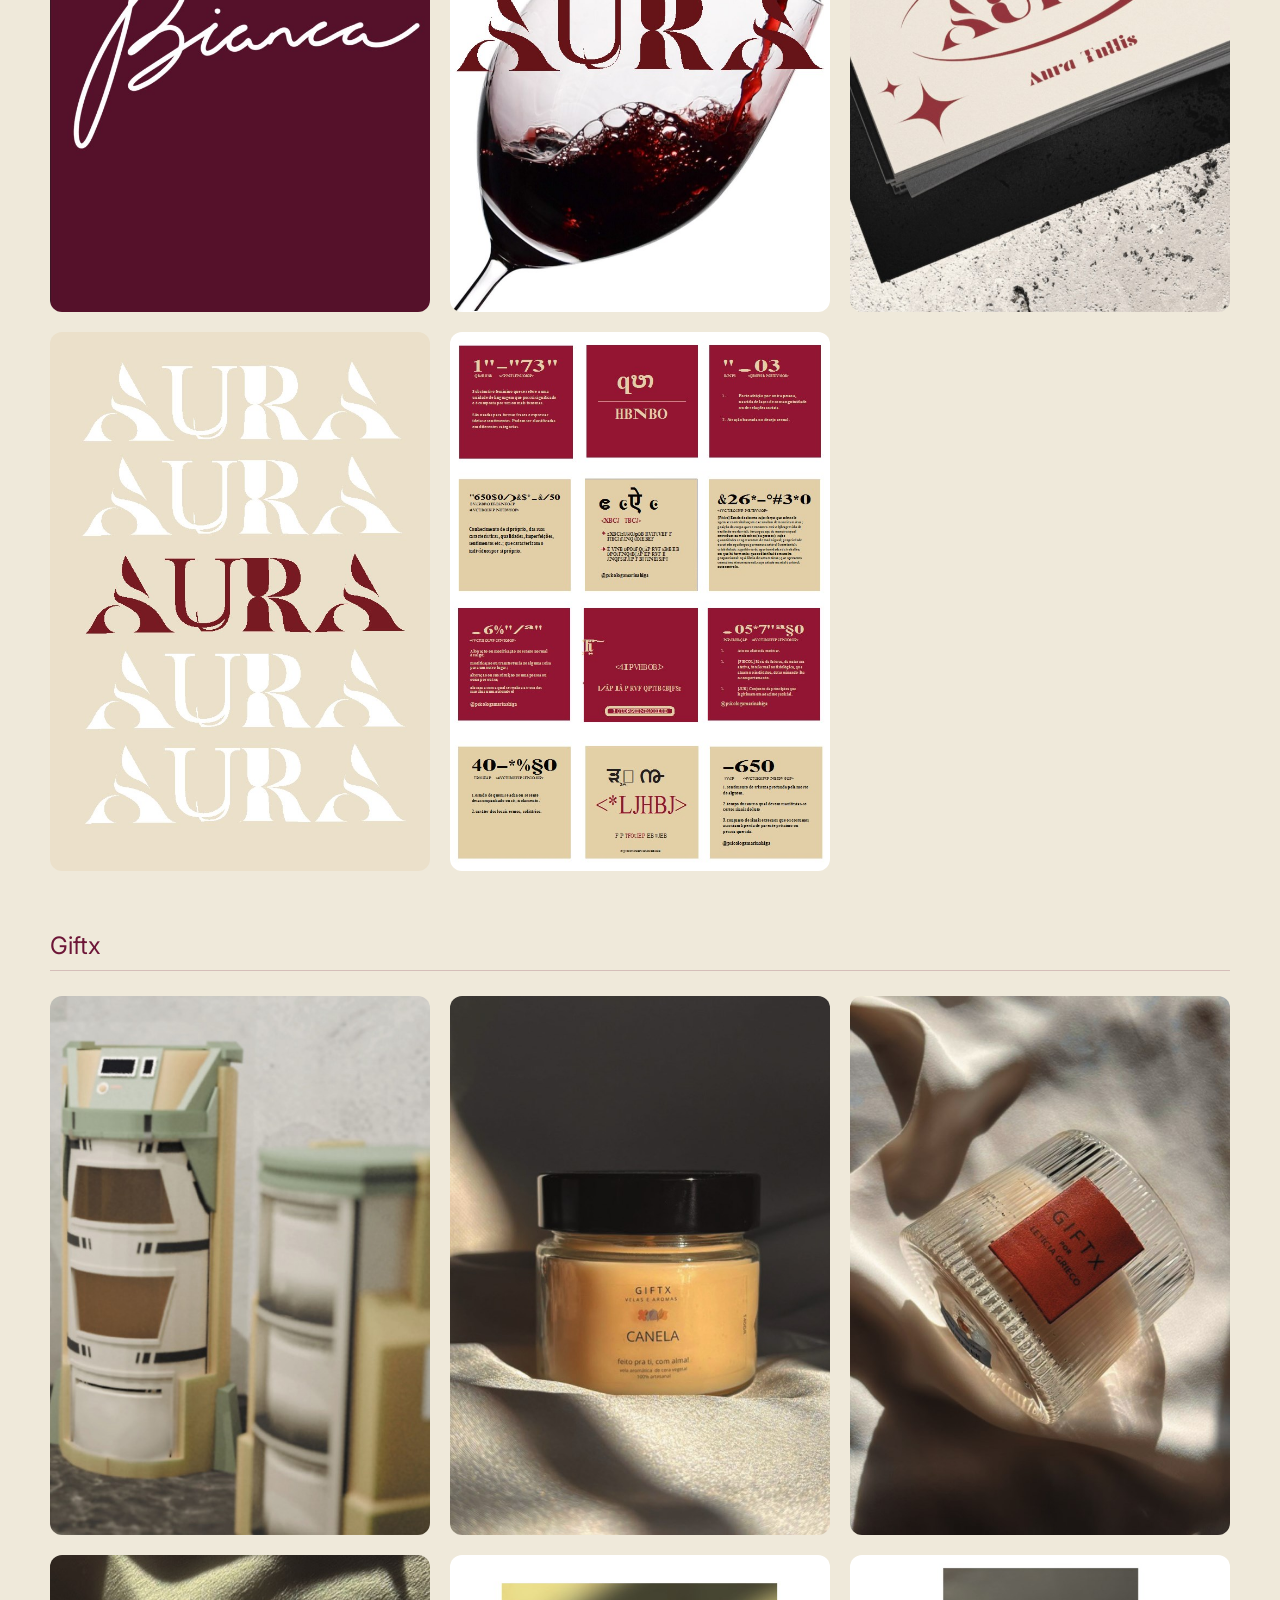
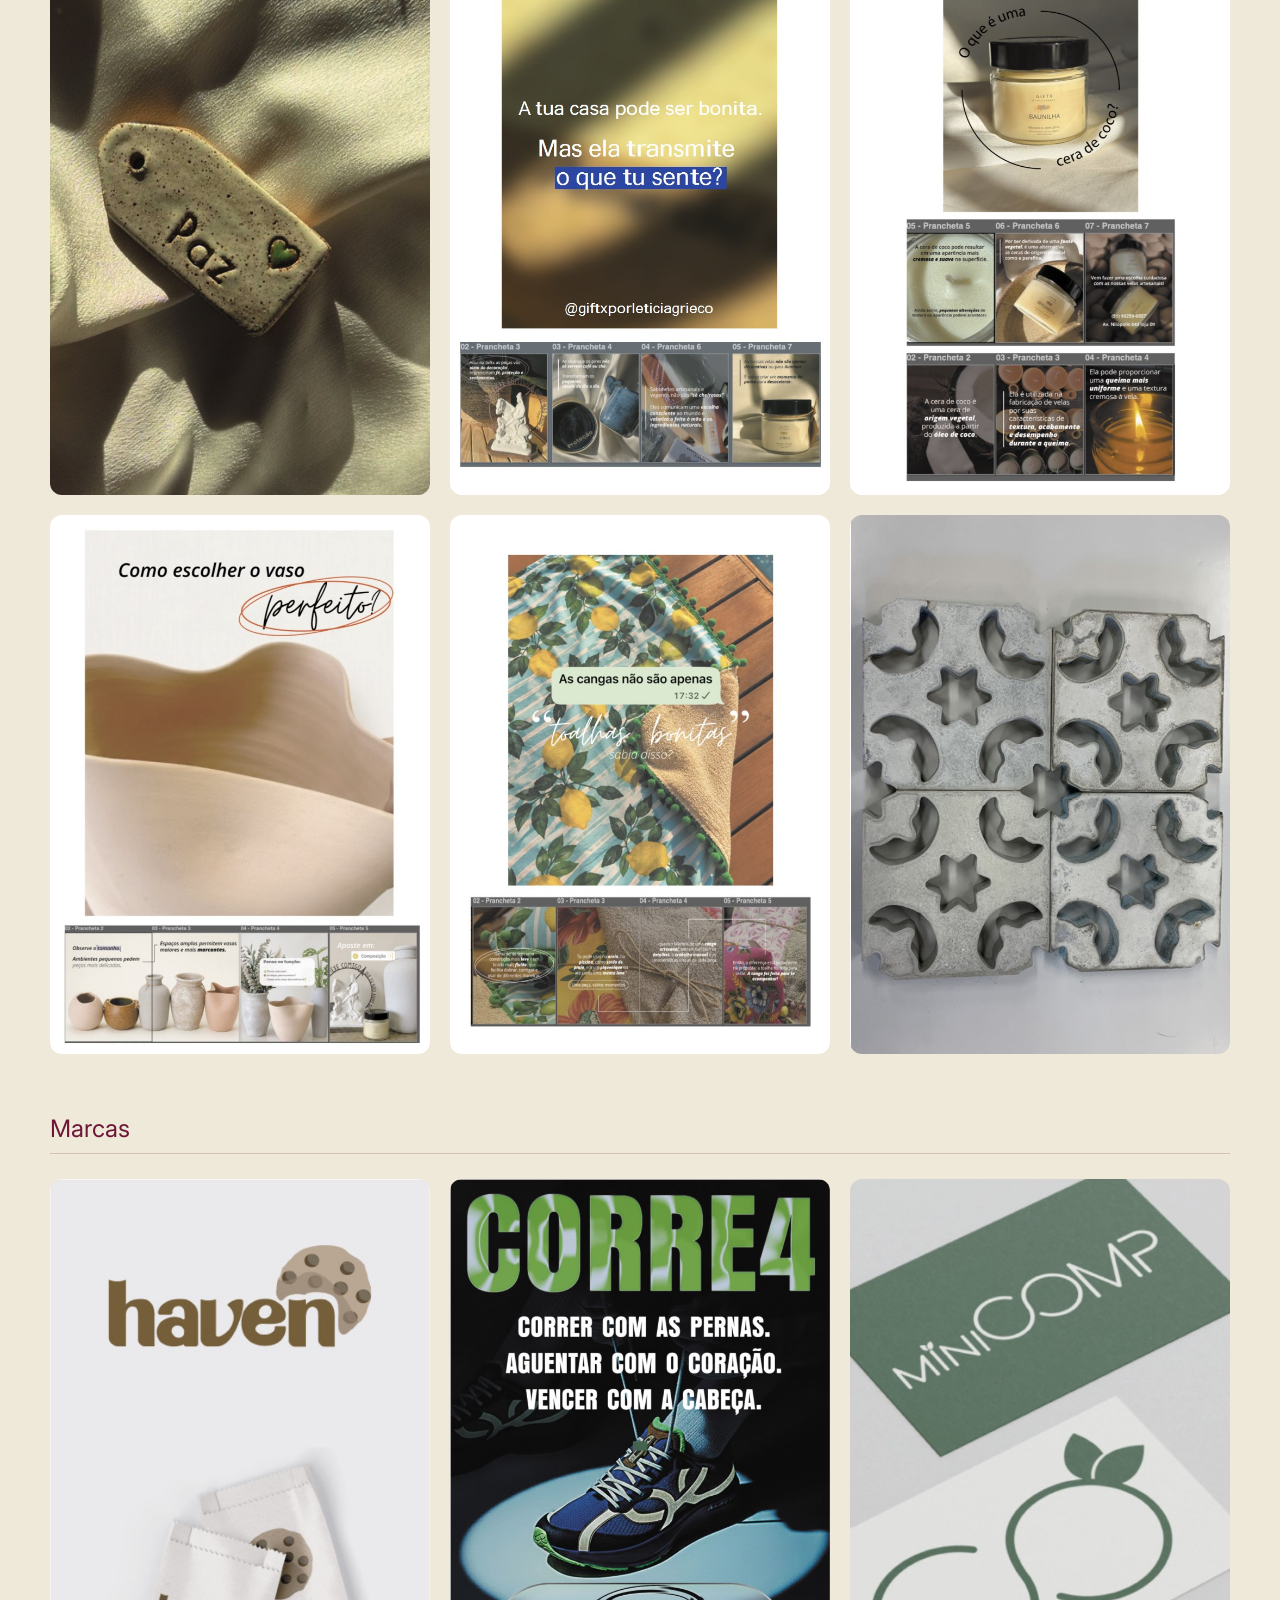
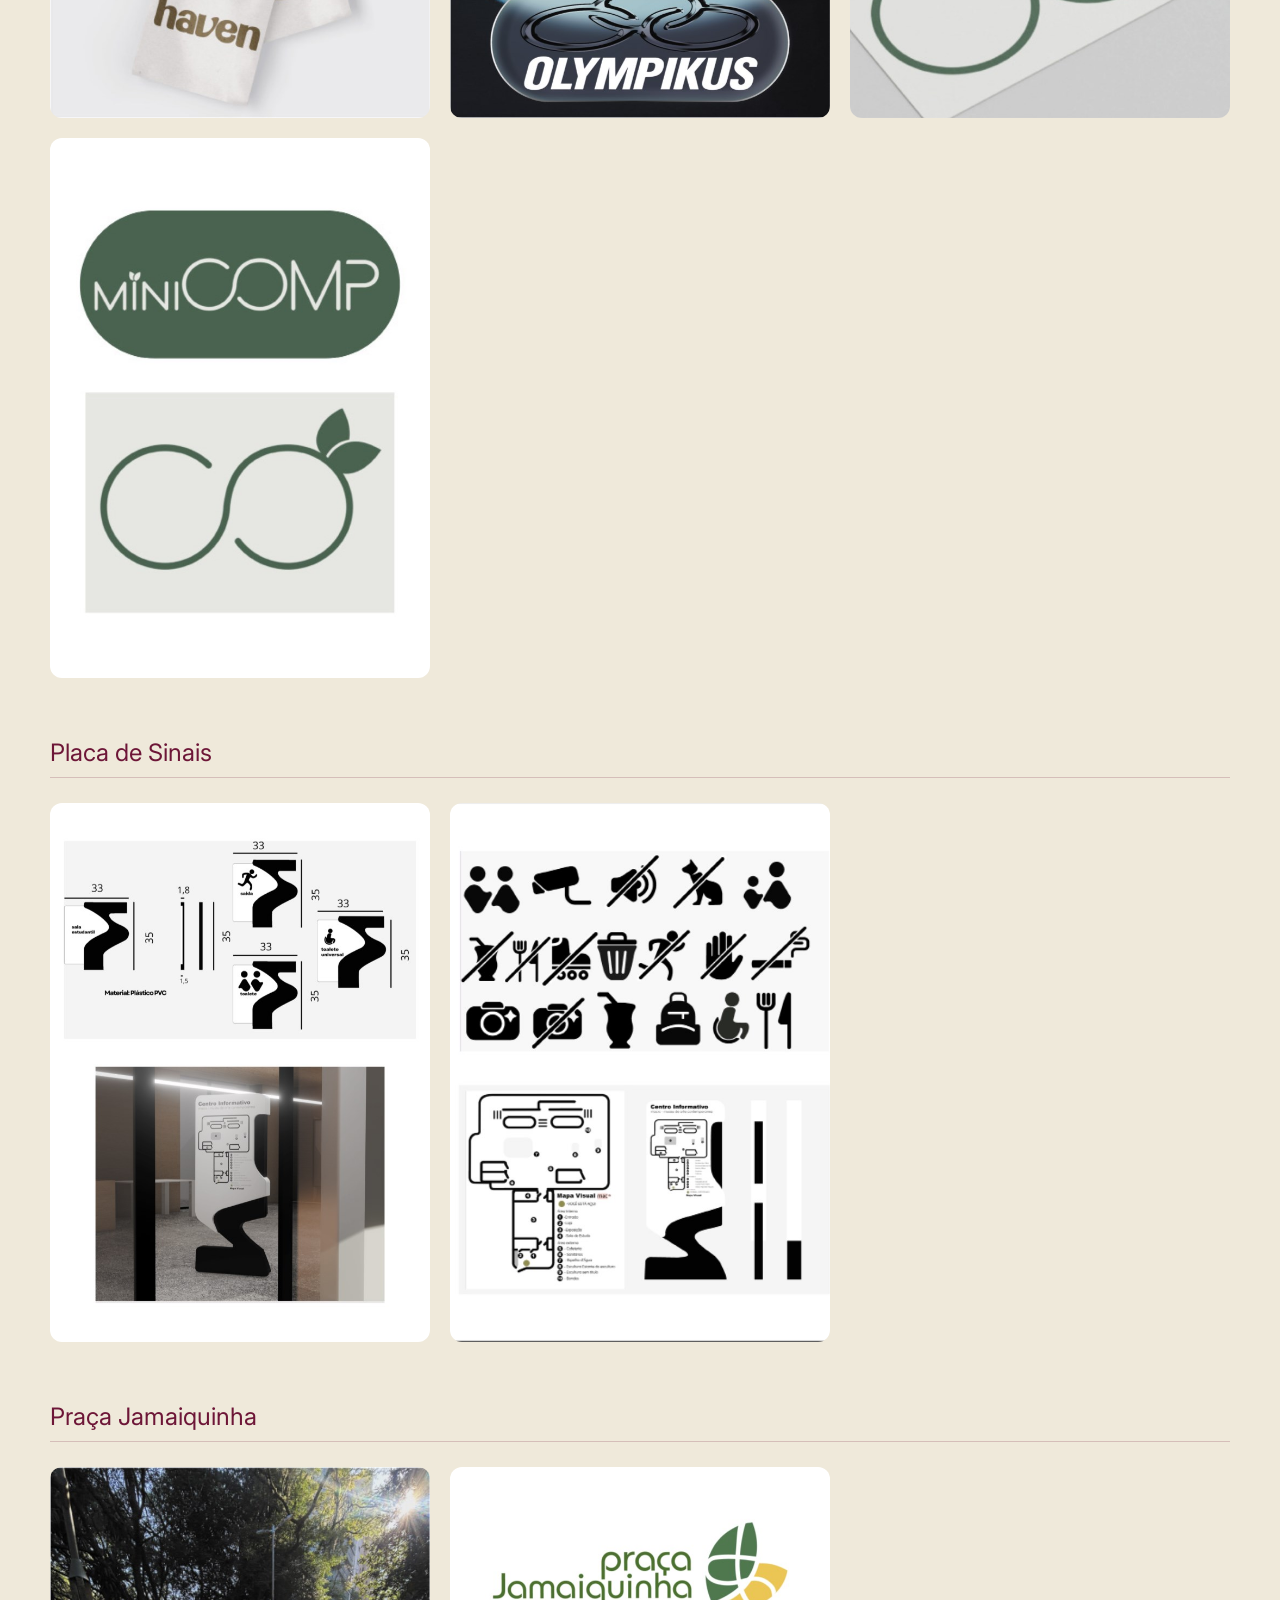
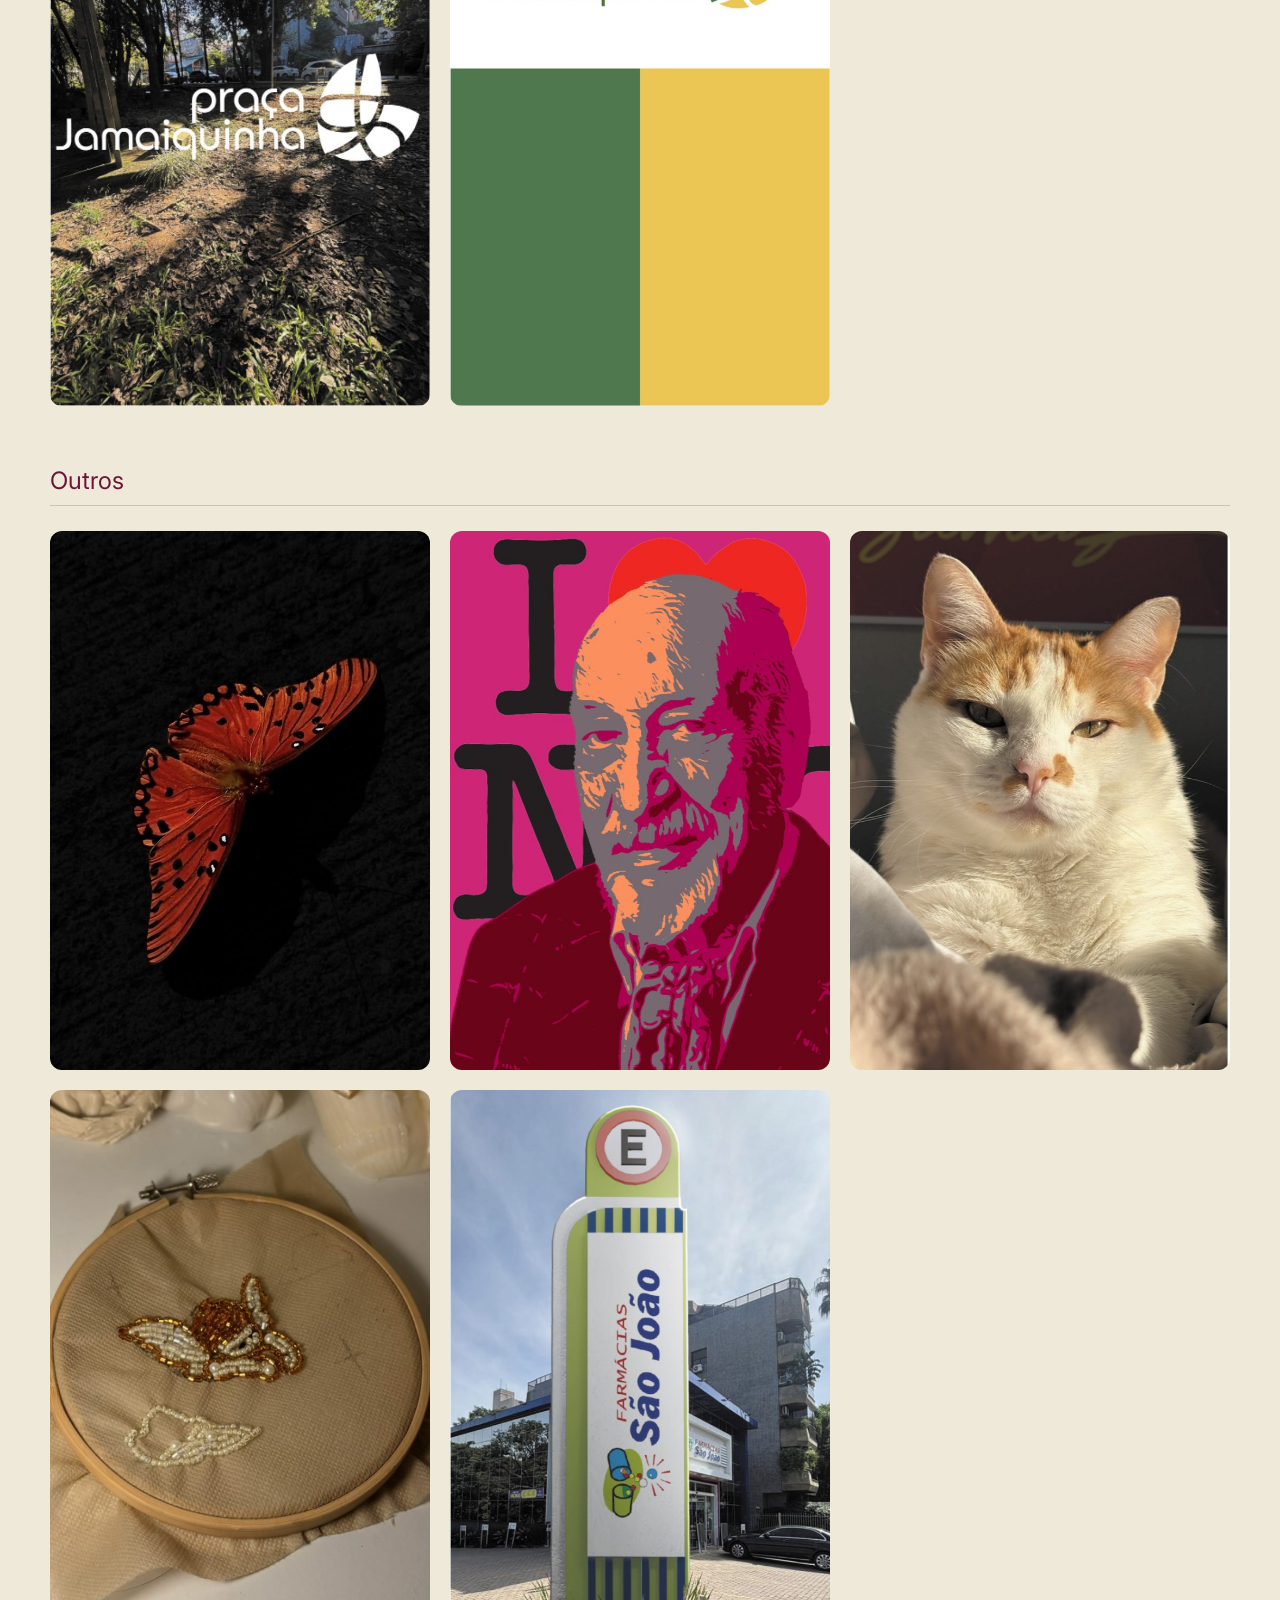
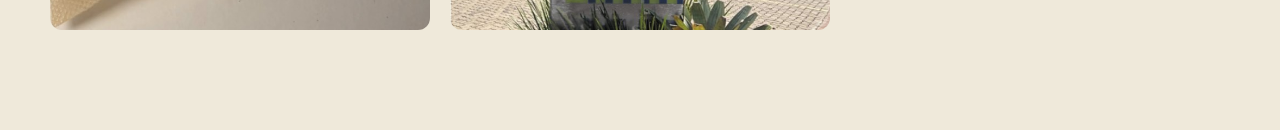
==== commit 79b7428c: "Add files via upload" ====
--- a/portfolio.html
+++ b/portfolio.html
@@ -24,11 +24,21 @@
     </header>
 
     <div class="site-wrapper">
-        <section class="hero-title border-bottom">
+        <section class="hero-title">
             <h1>PORTFÓLIO</h1>
         </section>
 
-        <section class="categoria-projeto">
+        <!-- Botões de Filtro -->
+        <div class="filtros-container">
+            <button class="filtro-btn ativo" data-filtro="todos">Todos</button>
+            <button class="filtro-btn" data-filtro="branding">Branding & Design</button>
+            <button class="filtro-btn" data-filtro="ilustracao">Ilustração</button>
+            <button class="filtro-btn" data-filtro="fotografia">Fotografia</button>
+            <button class="filtro-btn" data-filtro="outros">Outros</button>
+        </div>
+
+        <!-- Baby Chef -->
+        <section class="categoria-projeto" data-categoria="branding">
             <h2 class="titulo-categoria">Baby Chef</h2>
             <div class="portfolio-grid">
                 <div class="projeto-card"><img class="abrir-lightbox" src="Fotos portfolio/baby chefe/Portfolio bs out 26-7.jpg" alt="Baby Chef"></div>
@@ -37,7 +47,8 @@
             </div>
         </section>
 
-        <section class="categoria-projeto">
+        <!-- Cultura Gótica -->
+        <section class="categoria-projeto" data-categoria="ilustracao">
             <h2 class="titulo-categoria">Cultura Gótica</h2>
             <div class="portfolio-grid">
                 <div class="projeto-card"><img class="abrir-lightbox" src="Fotos portfolio/cultura gotica/Portfolio bs out 26-14.jpg" alt="Cultura Gótica"></div>
@@ -49,7 +60,8 @@
             </div>
         </section>
 
-        <section class="categoria-projeto">
+        <!-- Eclipse -->
+        <section class="categoria-projeto" data-categoria="ilustracao">
             <h2 class="titulo-categoria">Eclipse</h2>
             <div class="portfolio-grid">
                 <div class="projeto-card"><img class="abrir-lightbox" src="Fotos portfolio/eclipse/Portfolio bs out 26-10.jpg" alt="Eclipse"></div>
@@ -57,7 +69,8 @@
             </div>
         </section>
 
-        <section class="categoria-projeto">
+        <!-- Fontes -->
+        <section class="categoria-projeto" data-categoria="branding">
             <h2 class="titulo-categoria">Fontes</h2>
             <div class="portfolio-grid">
                 <div class="projeto-card"><img class="abrir-lightbox" src="Fotos portfolio/fontes/Portfolio bs out 26-1.jpg" alt="Fontes"></div>
@@ -68,7 +81,8 @@
             </div>
         </section>
 
-        <section class="categoria-projeto">
+        <!-- Giftx -->
+        <section class="categoria-projeto" data-categoria="fotografia">
             <h2 class="titulo-categoria">Giftx</h2>
             <div class="portfolio-grid">
                 <div class="projeto-card"><img class="abrir-lightbox" src="Fotos portfolio/giftx/Portfolio bs out 26-23.jpg" alt="Giftx"></div>
@@ -83,7 +97,8 @@
             </div>
         </section>
 
-        <section class="categoria-projeto">
+        <!-- Marcas -->
+        <section class="categoria-projeto" data-categoria="branding">
             <h2 class="titulo-categoria">Marcas</h2>
             <div class="portfolio-grid">
                 <div class="projeto-card"><img class="abrir-lightbox" src="Fotos portfolio/Marcas/Portfolio bs out 26-20.jpg" alt="Marcas"></div>
@@ -93,7 +108,8 @@
             </div>
         </section>
 
-        <section class="categoria-projeto">
+        <!-- Placa de Sinais -->
+        <section class="categoria-projeto" data-categoria="branding">
             <h2 class="titulo-categoria">Placa de Sinais</h2>
             <div class="portfolio-grid">
                 <div class="projeto-card"><img class="abrir-lightbox" src="Fotos portfolio/placa de sinais/Portfolio bs out 26-25.jpg" alt="Placa de Sinais"></div>
@@ -101,7 +117,8 @@
             </div>
         </section>
 
-        <section class="categoria-projeto">
+        <!-- Praça Jamaiquinha -->
+        <section class="categoria-projeto" data-categoria="outros">
             <h2 class="titulo-categoria">Praça Jamaiquinha</h2>
             <div class="portfolio-grid">
                 <div class="projeto-card"><img class="abrir-lightbox" src="Fotos portfolio/praça jamaiquinha/Portfolio bs out 26-5.jpg" alt="Praça Jamaiquinha"></div>
@@ -109,7 +126,8 @@
             </div>
         </section>
 
-        <section class="categoria-projeto">
+        <!-- Outros -->
+        <section class="categoria-projeto" data-categoria="outros">
             <h2 class="titulo-categoria">Outros</h2>
             <div class="portfolio-grid">
                 <div class="projeto-card"><img class="abrir-lightbox" src="Fotos portfolio/outros/Portfolio bs out 26-13.jpg" alt="Outros"></div>
@@ -121,6 +139,7 @@
         </section>
     </div>
 
+    <!-- Lightbox -->
     <div id="lightbox" class="lightbox">
         <span class="fechar-lightbox">&times;</span>
         <img class="lightbox-img" id="img-lightbox" src="" alt="Imagem expandida">
--- a/style.css
+++ b/style.css
@@ -1,23 +1,20 @@
-/* Variáveis de Cores (Tudo na família do Vinho) */
+/* Variáveis de Cores (Nova Identidade Visual) */
 :root {
-    --cor-vinho-fonte: #5c1525;
-    --cor-vinho-fundo: #7a1f33;
-    --cor-vinho-hover: #8d2f45;
-    --cor-texto-principal: #111;
-    --cor-texto-secundario: #666;
-    --cor-borda: #eaeaea;
-    
-    --texto-claro: #fdfafb;
-    --texto-detalhe: #e8c3cb;
+    --cor-fundo: #efe9da;        /* O creme/areia (base do site) */
+    --cor-vinho: #6d1637;        /* O vinho profundo (textos e destaques) */
+    --cor-vinho-hover: #8a2047;  /* Um tom levemente mais claro para interações */
+    --cor-texto-escuro: #2b2b2b; /* Para textos de leitura longa (se necessário) */
+    --cor-texto-claro: #efe9da;  /* Para textos em cima do vinho */
+    --cor-borda: rgba(109, 22, 55, 0.2); /* Borda sutil em tom de vinho */
 }
 
 /* Reset básico */
 * { margin: 0; padding: 0; box-sizing: border-box; }
 
 body {
-    background-color: #ffffff;
+    background-color: var(--cor-fundo); /* O site inteiro com o fundo creme */
     font-family: 'Inter', sans-serif;
-    color: var(--cor-texto-principal);
+    color: var(--cor-vinho); /* Textos padrão em vinho */
 }
 
 /* =========================================
@@ -27,7 +24,7 @@
     position: sticky; top: 0; z-index: 1000;
     display: flex; justify-content: space-between; align-items: center;
     padding: 15px 50px;
-    background-color: rgba(255, 255, 255, 0.95);
+    background-color: rgba(239, 233, 218, 0.95); /* Creme com transparência */
     backdrop-filter: blur(10px);
     border-bottom: 1px solid var(--cor-borda);
 }
@@ -35,16 +32,22 @@
 nav { display: flex; gap: 10px; }
 
 nav a {
-    text-decoration: none; color: var(--cor-texto-principal); font-size: 0.85rem;
-    letter-spacing: 1px; font-weight: 500; text-transform: uppercase;
-    padding: 8px 16px; border-radius: 20px; transition: all 0.3s ease;
-}
-
-nav a:hover { background-color: #f5ebeb; color: var(--cor-vinho-fonte); }
-nav a.ativo { background-color: var(--cor-vinho-fonte); color: #ffffff; }
+    text-decoration: none; 
+    color: var(--cor-vinho); 
+    font-size: 0.85rem;
+    letter-spacing: 1px; 
+    font-weight: 500; 
+    text-transform: uppercase;
+    padding: 8px 16px; 
+    border-radius: 20px; 
+    transition: all 0.3s ease;
+}
+
+nav a:hover { background-color: rgba(109, 22, 55, 0.1); color: var(--cor-vinho); }
+nav a.ativo { background-color: var(--cor-vinho); color: var(--cor-fundo); }
 
 .menu-btn { background: none; border: none; cursor: pointer; display: flex; flex-direction: column; gap: 6px; }
-.menu-btn span { display: block; width: 32px; height: 1px; background-color: var(--cor-texto-principal); }
+.menu-btn span { display: block; width: 32px; height: 1px; background-color: var(--cor-vinho); }
 
 /* =========================================
    ESTRUTURA GERAL
@@ -56,130 +59,124 @@
 }
 
 /* =========================================
-   NOVA PÁGINA INICIAL (HOME)
+   PÁGINA INICIAL (HOME)
    ========================================= */
 .hero-section {
-    display: grid;
-    grid-template-columns: 1fr 1fr;
-    gap: 40px;
-    align-items: center;
-    margin-bottom: 60px;
-    min-height: 70vh;
+    display: grid; grid-template-columns: 1fr 1fr; gap: 40px;
+    align-items: center; margin-bottom: 60px; min-height: 70vh;
 }
 
 .hero-texto h1.nome-cursivo {
     font-family: 'Alex Brush', cursive;
-    color: var(--cor-vinho-fonte);
+    color: var(--cor-vinho);
     font-size: clamp(5rem, 12vw, 9rem);
-    line-height: 1;
-    margin-bottom: 20px;
+    line-height: 1; margin-bottom: 20px;
 }
 
 .hero-texto .subtitulo {
     font-size: 1rem; font-weight: 500; letter-spacing: 3px; text-transform: uppercase;
-    margin-bottom: 15px; color: var(--cor-texto-principal);
+    margin-bottom: 15px; color: var(--cor-vinho);
 }
 
 .hero-texto p {
-    font-size: 1.1rem; color: var(--cor-texto-secundario); margin-bottom: 30px;
+    font-size: 1.1rem; color: var(--cor-vinho); opacity: 0.8; margin-bottom: 30px;
 }
 
 .botao-outline {
     display: inline-flex; align-items: center;
-    padding: 12px 24px; border: 1px solid var(--cor-vinho-fonte); border-radius: 30px;
-    text-decoration: none; color: var(--cor-vinho-fonte);
+    padding: 12px 24px; border: 1px solid var(--cor-vinho); border-radius: 30px;
+    text-decoration: none; color: var(--cor-vinho);
     font-size: 0.85rem; font-weight: 500; letter-spacing: 1px; text-transform: uppercase;
     transition: all 0.3s ease;
 }
 
-.botao-outline:hover { background-color: var(--cor-vinho-fonte); color: #fff; }
+.botao-outline:hover { background-color: var(--cor-vinho); color: var(--cor-fundo); }
 
 /* Collage de Imagens */
 .hero-collage {
-    position: relative;
-    height: 550px;
-    background-color: var(--cor-vinho-fundo);
+    position: relative; height: 550px;
+    background-color: var(--cor-vinho); /* Bloco de fundo vinho */
     border-radius: 24px;
-    box-shadow: 0 15px 40px rgba(92, 21, 37, 0.2);
+    box-shadow: 0 15px 40px rgba(109, 22, 55, 0.15);
 }
 
 .collage-texto {
     position: absolute; top: 30px; left: 30px;
-    font-family: 'Alex Brush', cursive; color: var(--texto-detalhe);
+    font-family: 'Alex Brush', cursive; color: var(--cor-fundo);
     font-size: 2.2rem; line-height: 1; transform: rotate(-10deg); z-index: 2;
 }
 
 .collage-foto-principal {
-    position: absolute; top: 50%; left: 35%;
-    transform: translate(-50%, -50%);
-    width: 250px; height: 350px;
-    border-radius: 16px; overflow: hidden;
+    position: absolute; top: 50%; left: 35%; transform: translate(-50%, -50%);
+    width: 250px; height: 350px; border-radius: 16px; overflow: hidden;
     box-shadow: 0 10px 30px rgba(0,0,0,0.3); z-index: 3;
-    border: 2px solid rgba(255,255,255,0.1);
+    border: 2px solid rgba(239, 233, 218, 0.2);
 }
 .collage-foto-principal img { width: 100%; height: 100%; object-fit: cover; }
 
 .collage-foto-gato {
     position: absolute; top: 40px; right: 30px;
-    width: 130px; height: 160px;
-    border-radius: 12px; overflow: hidden;
+    width: 130px; height: 160px; border-radius: 12px; overflow: hidden;
     box-shadow: 0 5px 15px rgba(0,0,0,0.3); z-index: 2;
-    transform: rotate(5deg);
-    border: 2px solid rgba(255,255,255,0.1);
+    transform: rotate(5deg); border: 2px solid rgba(239, 233, 218, 0.2);
 }
 .collage-foto-gato img { width: 100%; height: 100%; object-fit: cover; }
 
 .collage-foto-borboleta {
     position: absolute; bottom: 40px; right: 30px;
-    width: 200px; height: 260px;
-    border-radius: 16px; overflow: hidden;
+    width: 200px; height: 260px; border-radius: 16px; overflow: hidden;
     box-shadow: 0 10px 30px rgba(0,0,0,0.4); z-index: 4;
-    border: 2px solid rgba(255,255,255,0.1);
+    border: 2px solid rgba(239, 233, 218, 0.2);
 }
 .collage-foto-borboleta img { width: 100%; height: 100%; object-fit: cover; }
 
 .collage-selo {
     position: absolute; bottom: 20px; left: 20px;
     width: 70px; height: 70px; border-radius: 50%;
-    border: 1px dashed var(--texto-detalhe);
+    border: 1px dashed var(--cor-fundo);
     display: flex; align-items: center; justify-content: center;
-    background-color: var(--cor-vinho-fundo); z-index: 5;
-}
-.collage-selo .estrela { font-size: 1.8rem; color: var(--texto-detalhe); }
+    background-color: var(--cor-vinho); z-index: 5;
+}
+.collage-selo .estrela { font-size: 1.8rem; color: var(--cor-fundo); }
 
 /* --- SEÇÃO PROJETOS EM DESTAQUE --- */
 .projetos-destaque {
-    background-color: var(--cor-vinho-fundo);
-    border-radius: 24px;
-    padding: 40px;
-}
-
-.destaque-header {
-    display: flex; justify-content: space-between; align-items: center; margin-bottom: 30px;
-}
-
-.destaque-header h2 {
-    font-size: 1rem; font-weight: 500; letter-spacing: 2px; color: var(--texto-claro);
-}
+    background-color: var(--cor-vinho);
+    border-radius: 24px; padding: 40px;
+}
+
+.destaque-header { display: flex; justify-content: space-between; align-items: center; margin-bottom: 30px; }
+.destaque-header h2 { font-size: 1rem; font-weight: 500; letter-spacing: 2px; color: var(--cor-fundo); }
 
 .setas-nav { display: flex; gap: 10px; }
 .seta-btn {
     width: 40px; height: 40px; border-radius: 50%;
-    border: 1px solid var(--cor-vinho-hover); background: transparent;
-    cursor: pointer; color: var(--texto-claro); font-size: 1.2rem;
-    transition: all 0.3s;
+    border: 1px solid rgba(239, 233, 218, 0.4); background: transparent;
+    cursor: pointer; color: var(--cor-fundo); font-size: 1.2rem; transition: all 0.3s;
 }
 .seta-btn:hover { background: var(--cor-vinho-hover); border-color: var(--cor-vinho-hover); }
 
-.destaque-grid {
-    display: grid; grid-template-columns: repeat(3, 1fr); gap: 20px;
-}
-
+.destaque-grid { display: grid; grid-template-columns: repeat(3, 1fr); gap: 20px; }
+
+/* Efeito de hover atualizado para os cards de destaque */
 .card-destaque {
-    text-decoration: none; color: inherit; display: flex; flex-direction: column;
-    transition: transform 0.3s ease;
-}
-.card-destaque:hover { transform: translateY(-5px); }
+    text-decoration: none; 
+    color: inherit; 
+    display: flex; 
+    flex-direction: column;
+    padding: 12px;
+    border-radius: 16px;
+    border: 1px solid rgba(239, 233, 218, 0.15);
+    background-color: transparent;
+    transition: transform 0.3s ease, box-shadow 0.3s ease, border-color 0.3s ease, background-color 0.3s ease;
+}
+
+.card-destaque:hover { 
+    transform: translateY(-6px); 
+    border-color: rgba(239, 233, 218, 0.4);
+    background-color: rgba(255, 255, 255, 0.03);
+    box-shadow: 0 10px 30px rgba(109, 22, 55, 0.4); 
+}
 
 .card-img {
     width: 100%; aspect-ratio: 4/3; border-radius: 12px; overflow: hidden;
@@ -187,18 +184,10 @@
 }
 .card-img img { width: 100%; height: 100%; object-fit: cover; }
 
-.card-info {
-    display: flex; justify-content: space-between; align-items: flex-end;
-}
-.card-info h3 { 
-    font-family: 'Inter', sans-serif; 
-    font-size: 1.1rem; 
-    font-weight: 400; /* Mais fino aqui também */
-    margin-bottom: 5px; 
-    color: var(--texto-claro); 
-}
-.card-info span { font-size: 0.75rem; letter-spacing: 1px; color: var(--texto-detalhe); text-transform: uppercase;}
-.card-seta { font-size: 1.2rem; color: var(--texto-claro); }
+.card-info { display: flex; justify-content: space-between; align-items: flex-end; }
+.card-info h3 { font-family: 'Inter', sans-serif; font-size: 1.1rem; font-weight: 400; margin-bottom: 5px; color: var(--cor-fundo); }
+.card-info span { font-size: 0.75rem; letter-spacing: 1px; color: var(--cor-fundo); opacity: 0.7; text-transform: uppercase;}
+.card-seta { font-size: 1.2rem; color: var(--cor-fundo); }
 
 /* =========================================
    TÍTULOS GIGANTES (SOBRE E PORTFÓLIO)
@@ -207,71 +196,181 @@
 
 .hero-title h1 { 
     font-family: 'Inter', sans-serif; 
-    font-weight: 400; /* Removido o negrito (era 600) */
-    font-size: clamp(3rem, 8vw, 7rem); /* Diminuído um pouco o tamanho */
+    font-weight: 400; 
+    font-size: clamp(3rem, 8vw, 7rem); 
     letter-spacing: -2px; 
     line-height: 1; 
-    color: var(--cor-texto-principal); 
+    color: var(--cor-vinho);
     white-space: nowrap; 
     user-select: none; 
     cursor: default; 
 }
 
-.hero-title.border-bottom { 
-    border-bottom: 1px solid var(--cor-borda); 
-    padding-bottom: 20px; 
-    margin-bottom: 50px; 
-}
-
-/* =========================================
-   ESTILOS DA PÁGINA SOBRE
+.hero-title.border-bottom { border-bottom: 1px solid var(--cor-borda); padding-bottom: 20px; margin-bottom: 50px; }
+
+/* =========================================
+   PÁGINA SOBRE
    ========================================= */
 .curriculo-grid { display: grid; grid-template-columns: 1fr 2.5fr; gap: 50px; flex: 1; margin-top: 20px;}
 .coluna-esquerda { display: flex; flex-direction: column; gap: 30px; }
-.foto-perfil { width: 100%; aspect-ratio: 3/4; border-radius: 16px; overflow: hidden; background-color: #f5ebeb; }
+.foto-perfil { width: 100%; aspect-ratio: 3/4; border-radius: 16px; overflow: hidden; background-color: rgba(109, 22, 55, 0.1); }
 .foto-perfil img { width: 100%; height: 100%; object-fit: cover; object-position: center top; }
-.bloco-info h3, .bloco-texto h3 { font-size: 0.9rem; text-transform: uppercase; letter-spacing: 1px; color: var(--cor-vinho-fonte); margin-bottom: 15px; border-bottom: 1px solid var(--cor-borda); padding-bottom: 5px; }
+.bloco-info h3, .bloco-texto h3 { font-size: 0.9rem; text-transform: uppercase; letter-spacing: 1px; color: var(--cor-vinho); margin-bottom: 15px; border-bottom: 1px solid var(--cor-borda); padding-bottom: 5px; }
 .bloco-info ul { list-style: none; display: flex; flex-direction: column; gap: 10px; font-size: 0.95rem; }
-.bloco-info ul a { color: var(--cor-texto-principal); text-decoration: none; transition: color 0.2s; }
-.bloco-info ul a:hover { color: var(--cor-vinho-fonte); }
+.bloco-info ul a { color: var(--cor-vinho); text-decoration: none; transition: opacity 0.2s; }
+.bloco-info ul a:hover { opacity: 0.7; }
+
 .tags { flex-direction: row !important; flex-wrap: wrap; gap: 8px !important; }
-.tags li { background-color: #f5ebeb; color: var(--cor-vinho-fonte); padding: 6px 12px; border-radius: 20px; font-size: 0.85rem; font-weight: 500;}
+.tags li { background-color: rgba(109, 22, 55, 0.1); color: var(--cor-vinho); padding: 6px 12px; border-radius: 20px; font-size: 0.85rem; font-weight: 500;}
+
 .coluna-direita { display: flex; flex-direction: column; gap: 40px; }
-.bloco-texto p { font-size: 1.1rem; line-height: 1.6; color: var(--cor-texto-secundario); margin-bottom: 15px; text-align: justify; }
+.bloco-texto p { font-size: 1.1rem; line-height: 1.6; color: var(--cor-vinho); opacity: 0.85; margin-bottom: 15px; text-align: justify; }
 .item-experiencia, .item-educacao { margin-bottom: 20px; }
-.item-experiencia h4, .item-educacao h4 { font-size: 1.1rem; font-weight: 500; margin-bottom: 5px; color: var(--cor-texto-principal); }
-.periodo { font-size: 0.9rem; color: var(--cor-vinho-fonte); font-weight: 500; display: block; margin-bottom: 10px; }
+.item-experiencia h4, .item-educacao h4 { font-size: 1.1rem; font-weight: 500; margin-bottom: 5px; color: var(--cor-vinho); }
+.periodo { font-size: 0.9rem; color: var(--cor-vinho); opacity: 0.7; font-weight: 500; display: block; margin-bottom: 10px; }
 .lista-certificados { list-style: none; display: grid; grid-template-columns: 1fr 1fr; gap: 10px; }
-.lista-certificados li { font-size: 0.95rem; color: var(--cor-texto-secundario); padding-left: 15px; position: relative; }
-.lista-certificados li::before { content: "•"; color: var(--cor-vinho-fonte); position: absolute; left: 0; font-weight: bold; }
-
-/* =========================================
-   ESTILOS DO PORTFÓLIO
+.lista-certificados li { font-size: 0.95rem; color: var(--cor-vinho); opacity: 0.85; padding-left: 15px; position: relative; }
+.lista-certificados li::before { content: "•"; color: var(--cor-vinho); position: absolute; left: 0; font-weight: bold; }
+
+/* =========================================
+   PÁGINA PORTFÓLIO
    ========================================= */
 .categoria-projeto { margin-bottom: 60px; }
 
 .titulo-categoria { 
     font-family: 'Inter', sans-serif; 
-    font-size: 1.5rem; /* Diminuído */
-    font-weight: 400; /* Removido o negrito (era 600) */
-    color: var(--cor-vinho-fonte); 
+    font-size: 1.5rem; 
+    font-weight: 400; 
+    color: var(--cor-vinho); 
     margin-bottom: 25px; 
     border-bottom: 1px solid var(--cor-borda); 
     padding-bottom: 10px; 
 }
 
 .portfolio-grid { display: grid; grid-template-columns: repeat(auto-fill, minmax(300px, 1fr)); gap: 20px; align-items: start; }
-.projeto-card { border-radius: 12px; overflow: hidden; background-color: #f5ebeb; display: flex; cursor: zoom-in; }
+.projeto-card { border-radius: 12px; overflow: hidden; background-color: rgba(109, 22, 55, 0.05); display: flex; cursor: zoom-in; }
 .projeto-card img { width: 100%; height: auto; display: block; object-fit: cover; transition: transform 0.5s ease; }
 .projeto-card:hover img { transform: scale(1.03); }
 
 /* Lightbox */
-.lightbox { display: none; position: fixed; z-index: 9999; left: 0; top: 0; width: 100%; height: 100%; background-color: rgba(0, 0, 0, 0.9); justify-content: center; align-items: center; cursor: zoom-out; }
+.lightbox { display: none; position: fixed; z-index: 9999; left: 0; top: 0; width: 100%; height: 100%; background-color: rgba(239, 233, 218, 0.95); justify-content: center; align-items: center; cursor: zoom-out; }
 .lightbox.ativo { display: flex; }
-.lightbox-img { max-width: 90%; max-height: 90%; object-fit: contain; border-radius: 8px; box-shadow: 0 0 20px rgba(255, 255, 255, 0.1); animation: zoomIn 0.3s ease; }
-.fechar-lightbox { position: absolute; top: 20px; right: 40px; color: #fff; font-size: 40px; font-weight: 300; cursor: pointer; transition: color 0.3s; }
-.fechar-lightbox:hover { color: var(--cor-vinho-fonte); }
+.lightbox-img { max-width: 90%; max-height: 90%; object-fit: contain; border-radius: 8px; box-shadow: 0 20px 50px rgba(109, 22, 55, 0.3); animation: zoomIn 0.3s ease; }
+.fechar-lightbox { position: absolute; top: 20px; right: 40px; color: var(--cor-vinho); font-size: 40px; font-weight: 300; cursor: pointer; transition: opacity 0.3s; }
+.fechar-lightbox:hover { opacity: 0.6; }
 @keyframes zoomIn { from { transform: scale(0.8); opacity: 0; } to { transform: scale(1); opacity: 1; } }
+
+/* =========================================
+   ESTILOS DOS BOTÕES DE FILTRO (PORTFÓLIO)
+   ========================================= */
+.filtros-container {
+    display: flex;
+    flex-wrap: wrap;
+    gap: 12px;
+    margin-bottom: 50px;
+    padding-bottom: 25px;
+    border-bottom: 1px solid var(--cor-borda);
+}
+
+.filtro-btn {
+    background-color: transparent;
+    border: 1px solid var(--cor-vinho);
+    color: var(--cor-vinho);
+    padding: 8px 18px;
+    border-radius: 20px;
+    font-family: 'Inter', sans-serif;
+    font-size: 0.85rem;
+    font-weight: 500;
+    letter-spacing: 0.5px;
+    cursor: pointer;
+    transition: all 0.3s ease;
+}
+
+.filtro-btn:hover {
+    background-color: rgba(109, 22, 55, 0.1);
+}
+
+.filtro-btn.ativo {
+    background-color: var(--cor-vinho);
+    color: var(--cor-fundo);
+}
+
+.categoria-projeto.oculto {
+    display: none;
+}
+
+
+/* =========================================
+   ANIMAÇÃO DE TRANSIÇÃO (FADE-IN) ENTRE PÁGINAS
+   ========================================= */
+@keyframes fadeIn {
+    from {
+        opacity: 0;
+        transform: translateY(10px);
+    }
+    to {
+        opacity: 1;
+        transform: translateY(0);
+    }
+}
+
+.site-wrapper {
+    animation: fadeIn 0.5s ease-out forwards;
+}
+
+/* =========================================
+   BOTÃO VOLTAR AO TOPO FLUTUANTE
+   ========================================= */
+#btn-voltar-ao-topo {
+    position: fixed;
+    bottom: 30px;
+    right: 30px;
+    z-index: 999;
+    width: 45px;
+    height: 45px;
+    border-radius: 50%;
+    background-color: var(--cor-vinho);
+    color: var(--cor-fundo);
+    border: 1px solid rgba(239, 233, 218, 0.3);
+    font-size: 1.2rem;
+    cursor: pointer;
+    display: flex;
+    align-items: center;
+    justify-content: center;
+    box-shadow: 0 5px 20px rgba(109, 22, 55, 0.3);
+    opacity: 0;
+    visibility: hidden;
+    transform: translateY(10px);
+    transition: all 0.3s ease;
+}
+
+/* Estado visível do botão */
+#btn-voltar-ao-topo.visivel {
+    opacity: 1;
+    visibility: visible;
+    transform: translateY(0);
+}
+
+#btn-voltar-ao-topo:hover {
+    background-color: var(--cor-vinho-hover);
+    transform: translateY(-3px);
+}
+
+/* =========================================
+   ESTILOS DA ASSINATURA NA HOME
+   ========================================= */
+.assinatura-container {
+    max-width: 380px;
+    margin-bottom: 15px;
+    margin-left: 0;       /* Garante que não há margem à esquerda */
+    margin-right: auto;   /* Empurra perfeitamente para a esquerda */
+}
+
+.img-assinatura {
+    width: 100%;
+    height: auto;
+    display: block;
+}
 
 /* =========================================
    RESPONSIVIDADE
